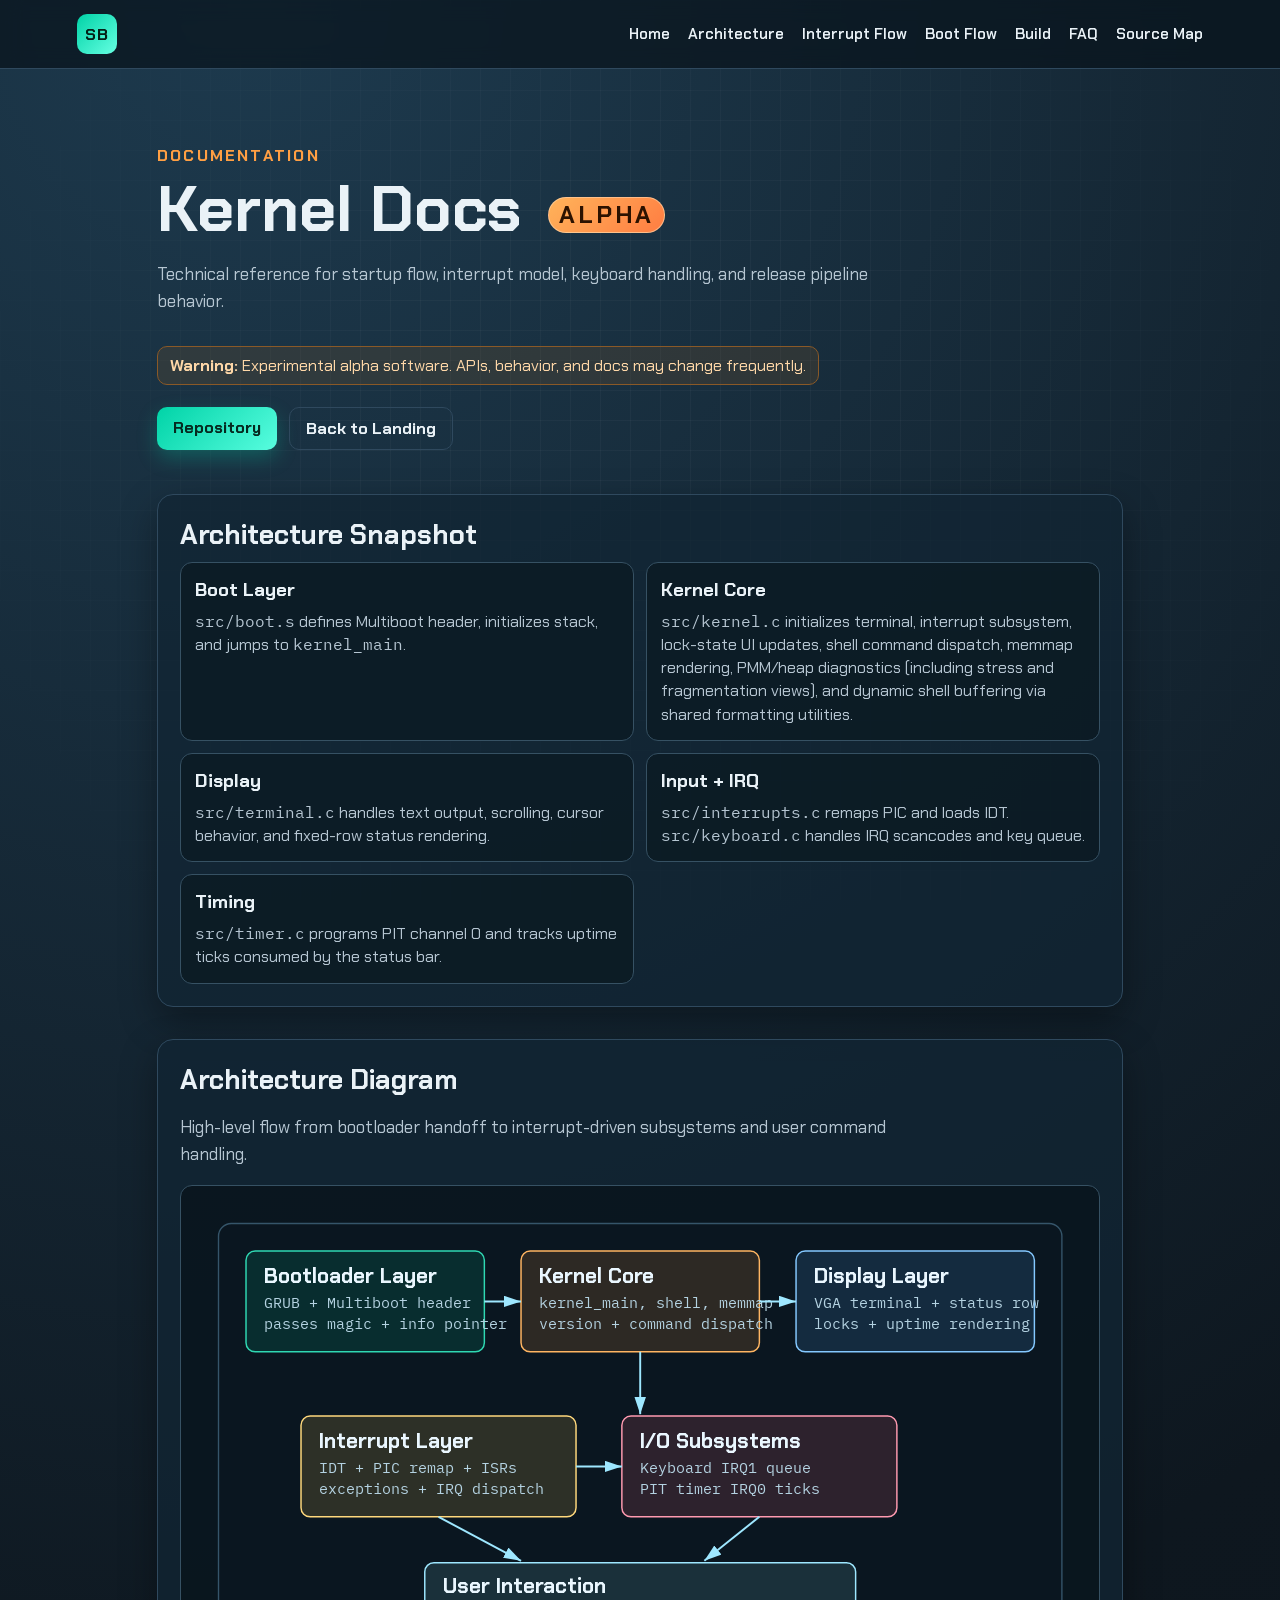
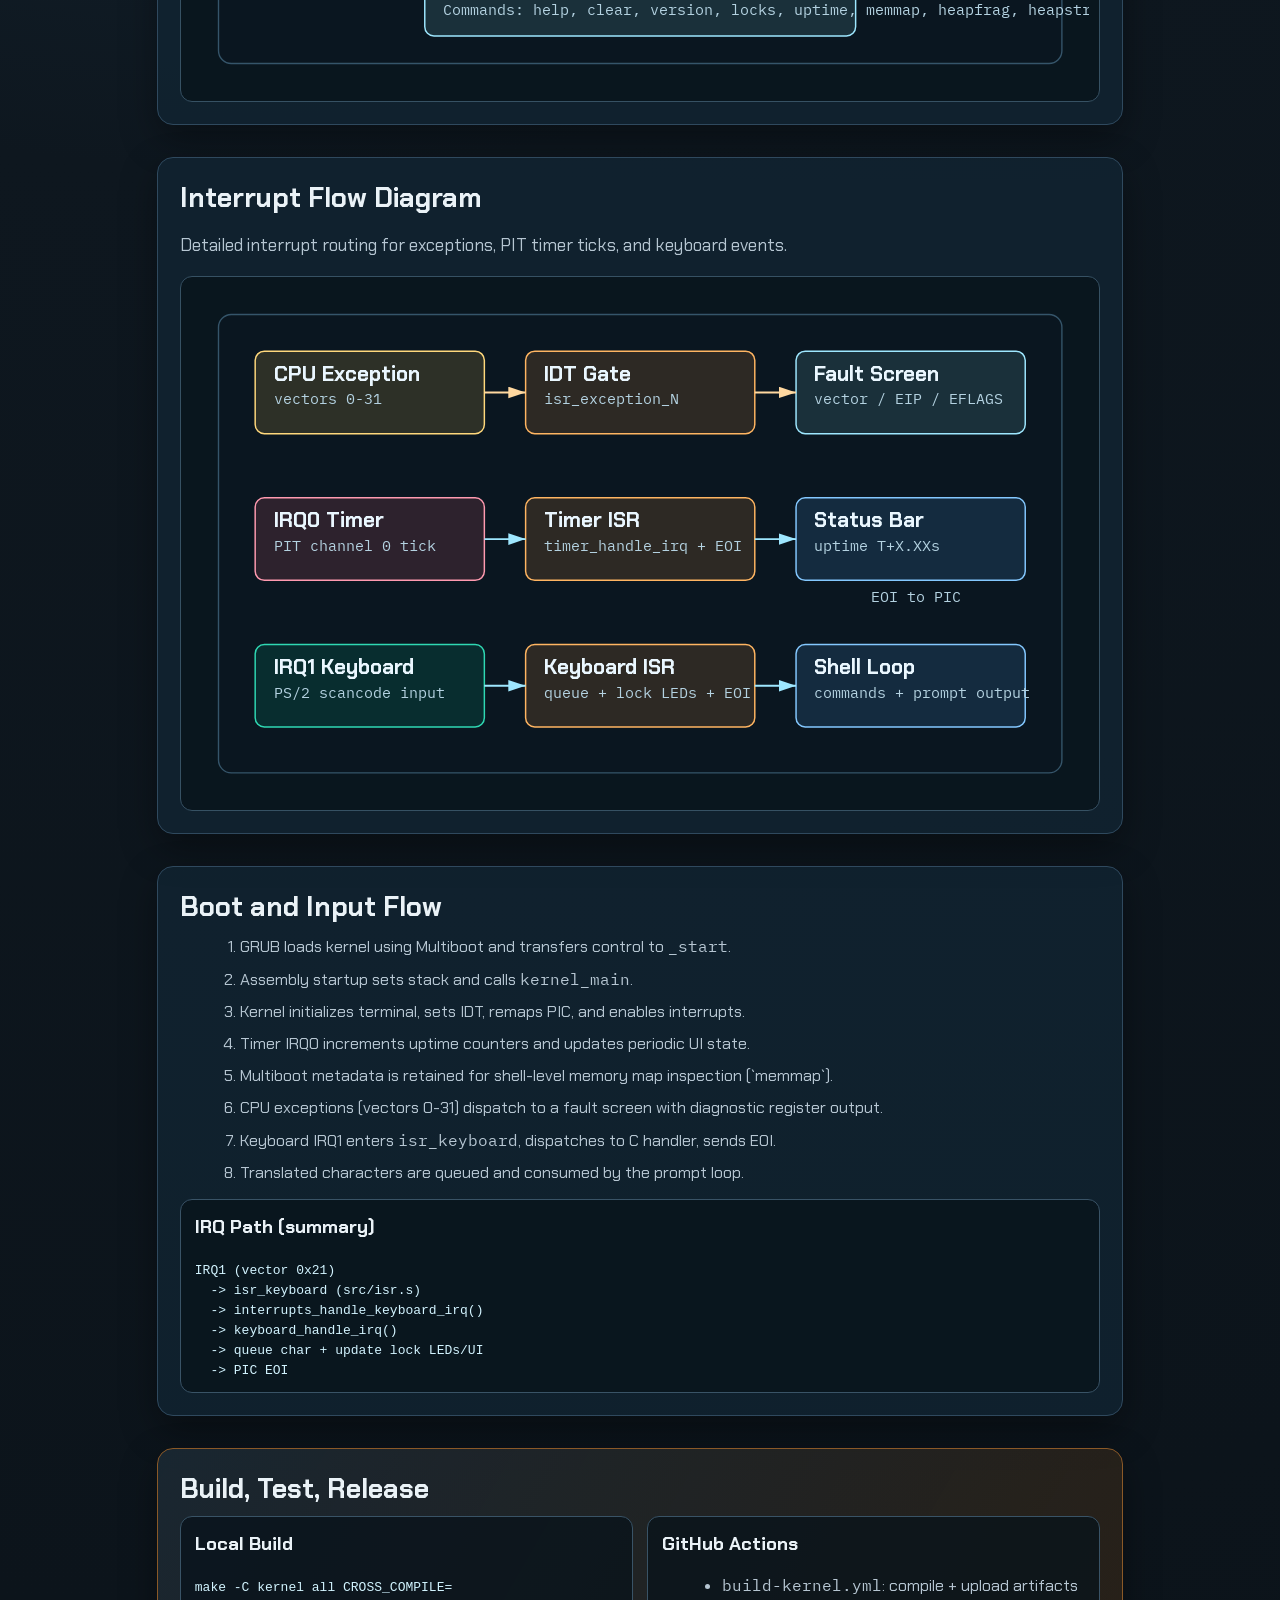
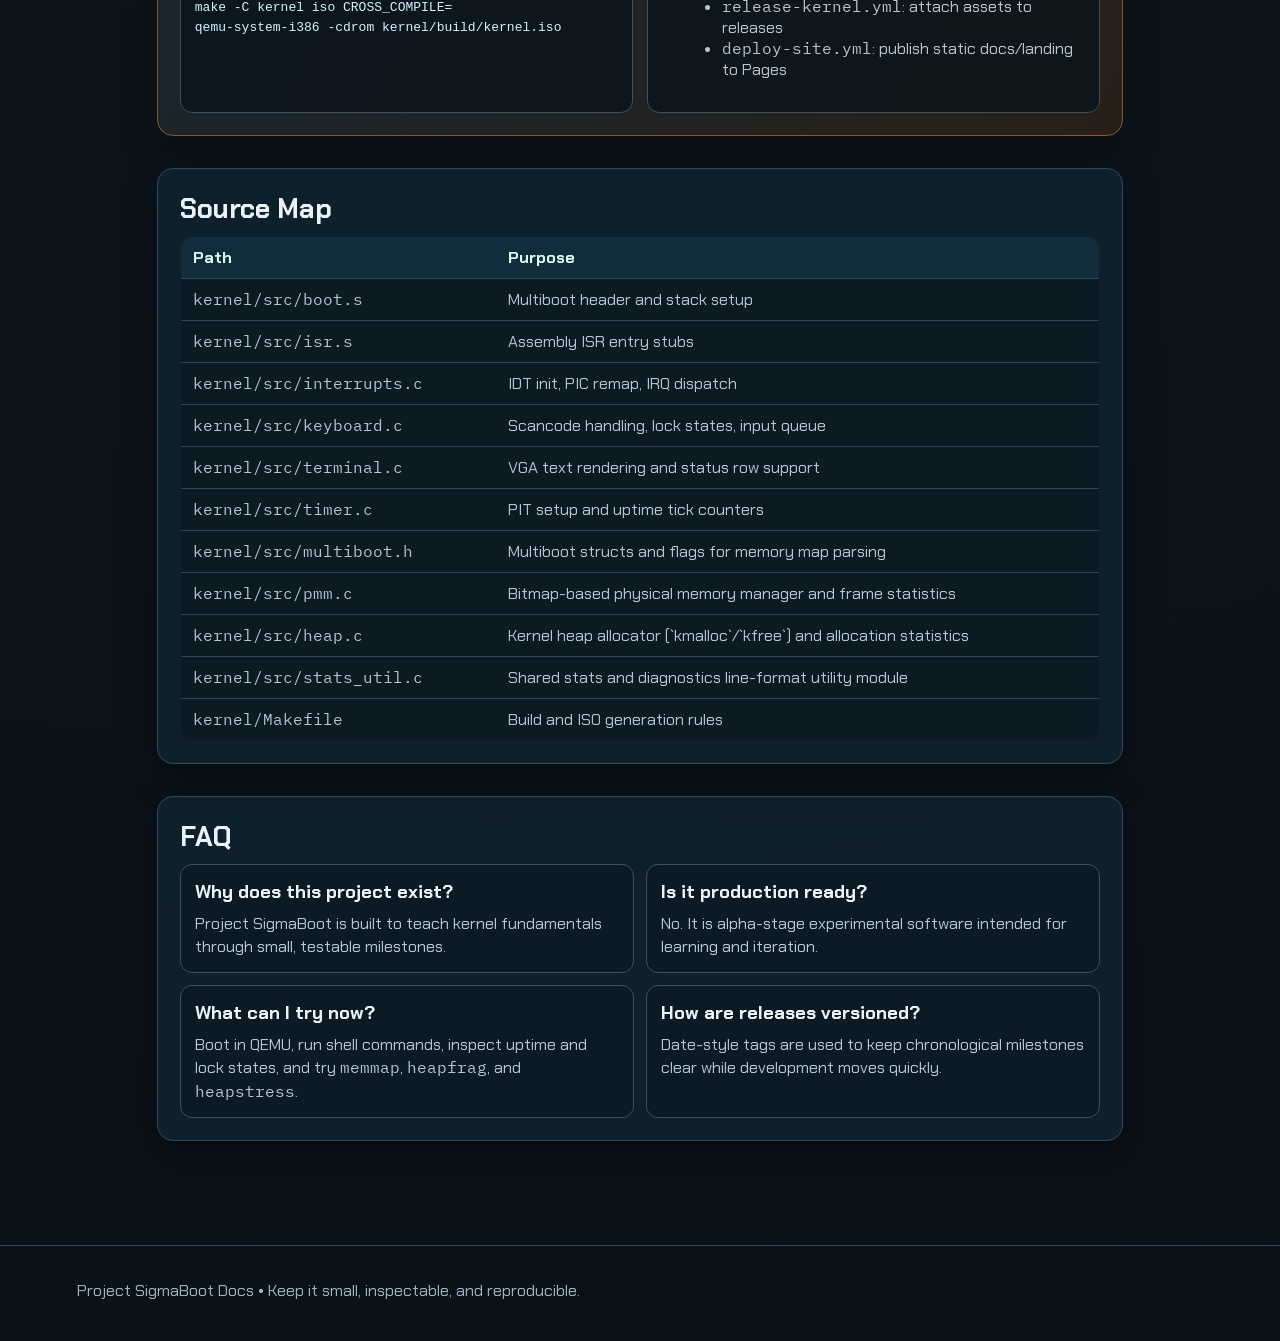
==== site/docs.html @ c00db6bd "feat: enhance heap diagnostics with fragmentation and stress testing commands" ====
<!doctype html>
<html lang="en">
<head>
  <meta charset="UTF-8">
  <meta name="viewport" content="width=device-width, initial-scale=1.0">
  <title>Project SigmaBoot Docs | Architecture and Build Guide</title>
  <meta name="description" content="Documentation for Project SigmaBoot: architecture, boot flow, keyboard IRQ path, shell, and release pipeline.">
  <link rel="preconnect" href="https://fonts.googleapis.com">
  <link rel="preconnect" href="https://fonts.gstatic.com" crossorigin>
  <link href="https://fonts.googleapis.com/css2?family=Chakra+Petch:wght@400;600;700&family=IBM+Plex+Mono:wght@400;500;700&display=swap" rel="stylesheet">
  <link rel="stylesheet" href="styles.css">
</head>
<body>
  <div class="bg-grid" aria-hidden="true"></div>
  <header class="topbar">
    <div class="logo">SB</div>
    <nav>
      <a href="index.html">Home</a>
      <a href="#architecture">Architecture</a>
      <a href="#interrupt-flow">Interrupt Flow</a>
      <a href="#flow">Boot Flow</a>
      <a href="#build">Build</a>
      <a href="#faq">FAQ</a>
      <a href="#files">Source Map</a>
    </nav>
  </header>

  <main>
    <section class="hero reveal">
      <p class="eyebrow">Documentation</p>
      <h1>Kernel Docs <span class="alpha-badge">ALPHA</span></h1>
      <p class="subtitle">
        Technical reference for startup flow, interrupt model, keyboard handling,
        and release pipeline behavior.
      </p>
      <p class="warning-note"><strong>Warning:</strong> Experimental alpha software. APIs, behavior, and docs may change frequently.</p>
      <div class="cta-row">
        <a class="btn btn-primary" href="https://github.com/Zaid-maker/kernel" target="_blank" rel="noopener noreferrer">Repository</a>
        <a class="btn btn-ghost" href="index.html">Back to Landing</a>
      </div>
    </section>

    <section id="architecture" class="panel reveal stagger">
      <h2>Architecture Snapshot</h2>
      <div class="doc-grid">
        <article class="doc-card">
          <h3>Boot Layer</h3>
          <p><span class="mono">src/boot.s</span> defines Multiboot header, initializes stack, and jumps to <span class="mono">kernel_main</span>.</p>
        </article>
        <article class="doc-card">
          <h3>Kernel Core</h3>
          <p><span class="mono">src/kernel.c</span> initializes terminal, interrupt subsystem, lock-state UI updates, shell command dispatch, memmap rendering, PMM/heap diagnostics (including stress and fragmentation views), and dynamic shell buffering via shared formatting utilities.</p>
        </article>
        <article class="doc-card">
          <h3>Display</h3>
          <p><span class="mono">src/terminal.c</span> handles text output, scrolling, cursor behavior, and fixed-row status rendering.</p>
        </article>
        <article class="doc-card">
          <h3>Input + IRQ</h3>
          <p><span class="mono">src/interrupts.c</span> remaps PIC and loads IDT. <span class="mono">src/keyboard.c</span> handles IRQ scancodes and key queue.</p>
        </article>
        <article class="doc-card">
          <h3>Timing</h3>
          <p><span class="mono">src/timer.c</span> programs PIT channel 0 and tracks uptime ticks consumed by the status bar.</p>
        </article>
      </div>
    </section>

    <section class="panel reveal stagger" id="architecture-diagram">
      <h2>Architecture Diagram</h2>
      <p class="subtitle">High-level flow from bootloader handoff to interrupt-driven subsystems and user command handling.</p>
      <div class="diagram-wrap" role="img" aria-label="Project SigmaBoot architecture diagram">
        <svg class="arch-diagram" viewBox="0 0 980 540" xmlns="http://www.w3.org/2000/svg">
          <defs>
            <marker id="arrow" markerWidth="10" markerHeight="10" refX="9" refY="3" orient="auto" markerUnits="strokeWidth">
              <path d="M0,0 L0,6 L9,3 z" fill="#9ee7ff" />
            </marker>
          </defs>

          <rect x="30" y="30" width="920" height="480" rx="14" class="d-shell" />

          <rect x="60" y="60" width="260" height="110" rx="10" class="d-box d-boot" />
          <text x="80" y="95" class="d-title">Bootloader Layer</text>
          <text x="80" y="122" class="d-text">GRUB + Multiboot header</text>
          <text x="80" y="145" class="d-text">passes magic + info pointer</text>

          <rect x="360" y="60" width="260" height="110" rx="10" class="d-box d-core" />
          <text x="380" y="95" class="d-title">Kernel Core</text>
          <text x="380" y="122" class="d-text">kernel_main, shell, memmap</text>
          <text x="380" y="145" class="d-text">version + command dispatch</text>

          <rect x="660" y="60" width="260" height="110" rx="10" class="d-box d-display" />
          <text x="680" y="95" class="d-title">Display Layer</text>
          <text x="680" y="122" class="d-text">VGA terminal + status row</text>
          <text x="680" y="145" class="d-text">locks + uptime rendering</text>

          <rect x="120" y="240" width="300" height="110" rx="10" class="d-box d-int" />
          <text x="140" y="275" class="d-title">Interrupt Layer</text>
          <text x="140" y="302" class="d-text">IDT + PIC remap + ISRs</text>
          <text x="140" y="325" class="d-text">exceptions + IRQ dispatch</text>

          <rect x="470" y="240" width="300" height="110" rx="10" class="d-box d-io" />
          <text x="490" y="275" class="d-title">I/O Subsystems</text>
          <text x="490" y="302" class="d-text">Keyboard IRQ1 queue</text>
          <text x="490" y="325" class="d-text">PIT timer IRQ0 ticks</text>

          <rect x="255" y="400" width="470" height="80" rx="10" class="d-box d-user" />
          <text x="275" y="433" class="d-title">User Interaction</text>
          <text x="275" y="457" class="d-text">Commands: help, clear, version, locks, uptime, memmap, heapfrag, heapstress</text>

          <line x1="320" y1="115" x2="360" y2="115" class="d-arrow" marker-end="url(#arrow)" />
          <line x1="620" y1="115" x2="660" y2="115" class="d-arrow" marker-end="url(#arrow)" />

          <line x1="490" y1="170" x2="490" y2="238" class="d-arrow" marker-end="url(#arrow)" />
          <line x1="420" y1="295" x2="470" y2="295" class="d-arrow" marker-end="url(#arrow)" />
          <line x1="270" y1="350" x2="360" y2="398" class="d-arrow" marker-end="url(#arrow)" />
          <line x1="620" y1="350" x2="560" y2="398" class="d-arrow" marker-end="url(#arrow)" />
        </svg>
      </div>
    </section>

    <section class="panel reveal stagger" id="interrupt-flow">
      <h2>Interrupt Flow Diagram</h2>
      <p class="subtitle">Detailed interrupt routing for exceptions, PIT timer ticks, and keyboard events.</p>
      <div class="diagram-wrap" role="img" aria-label="Interrupt flow diagram for Project SigmaBoot">
        <svg class="arch-diagram" viewBox="0 0 980 560" xmlns="http://www.w3.org/2000/svg">
          <defs>
            <marker id="arrow-flow" markerWidth="10" markerHeight="10" refX="9" refY="3" orient="auto" markerUnits="strokeWidth">
              <path d="M0,0 L0,6 L9,3 z" fill="#ffd8a0" />
            </marker>
            <marker id="arrow-flow-blue" markerWidth="10" markerHeight="10" refX="9" refY="3" orient="auto" markerUnits="strokeWidth">
              <path d="M0,0 L0,6 L9,3 z" fill="#9ee7ff" />
            </marker>
          </defs>

          <rect x="30" y="30" width="920" height="500" rx="14" class="d-shell" />

          <rect x="70" y="70" width="250" height="90" rx="10" class="d-box d-int" />
          <text x="90" y="102" class="d-title">CPU Exception</text>
          <text x="90" y="128" class="d-text">vectors 0-31</text>

          <rect x="365" y="70" width="250" height="90" rx="10" class="d-box d-core" />
          <text x="385" y="102" class="d-title">IDT Gate</text>
          <text x="385" y="128" class="d-text">isr_exception_N</text>

          <rect x="660" y="70" width="250" height="90" rx="10" class="d-box d-user" />
          <text x="680" y="102" class="d-title">Fault Screen</text>
          <text x="680" y="128" class="d-text">vector / EIP / EFLAGS</text>

          <rect x="70" y="230" width="250" height="90" rx="10" class="d-box d-io" />
          <text x="90" y="262" class="d-title">IRQ0 Timer</text>
          <text x="90" y="288" class="d-text">PIT channel 0 tick</text>

          <rect x="365" y="230" width="250" height="90" rx="10" class="d-box d-core" />
          <text x="385" y="262" class="d-title">Timer ISR</text>
          <text x="385" y="288" class="d-text">timer_handle_irq + EOI</text>

          <rect x="660" y="230" width="250" height="90" rx="10" class="d-box d-display" />
          <text x="680" y="262" class="d-title">Status Bar</text>
          <text x="680" y="288" class="d-text">uptime T+X.XXs</text>

          <rect x="70" y="390" width="250" height="90" rx="10" class="d-box d-boot" />
          <text x="90" y="422" class="d-title">IRQ1 Keyboard</text>
          <text x="90" y="448" class="d-text">PS/2 scancode input</text>

          <rect x="365" y="390" width="250" height="90" rx="10" class="d-box d-core" />
          <text x="385" y="422" class="d-title">Keyboard ISR</text>
          <text x="385" y="448" class="d-text">queue + lock LEDs + EOI</text>

          <rect x="660" y="390" width="250" height="90" rx="10" class="d-box d-display" />
          <text x="680" y="422" class="d-title">Shell Loop</text>
          <text x="680" y="448" class="d-text">commands + prompt output</text>

          <line x1="320" y1="115" x2="365" y2="115" class="d-arrow-warm" marker-end="url(#arrow-flow)" />
          <line x1="615" y1="115" x2="660" y2="115" class="d-arrow-warm" marker-end="url(#arrow-flow)" />

          <line x1="320" y1="275" x2="365" y2="275" class="d-arrow" marker-end="url(#arrow-flow-blue)" />
          <line x1="615" y1="275" x2="660" y2="275" class="d-arrow" marker-end="url(#arrow-flow-blue)" />

          <line x1="320" y1="435" x2="365" y2="435" class="d-arrow" marker-end="url(#arrow-flow-blue)" />
          <line x1="615" y1="435" x2="660" y2="435" class="d-arrow" marker-end="url(#arrow-flow-blue)" />

          <text x="742" y="344" class="d-text">EOI to PIC</text>
        </svg>
      </div>
    </section>

    <section id="flow" class="panel reveal stagger">
      <h2>Boot and Input Flow</h2>
      <ol class="doc-list">
        <li>GRUB loads kernel using Multiboot and transfers control to <span class="mono">_start</span>.</li>
        <li>Assembly startup sets stack and calls <span class="mono">kernel_main</span>.</li>
        <li>Kernel initializes terminal, sets IDT, remaps PIC, and enables interrupts.</li>
        <li>Timer IRQ0 increments uptime counters and updates periodic UI state.</li>
        <li>Multiboot metadata is retained for shell-level memory map inspection (`memmap`).</li>
        <li>CPU exceptions (vectors 0-31) dispatch to a fault screen with diagnostic register output.</li>
        <li>Keyboard IRQ1 enters <span class="mono">isr_keyboard</span>, dispatches to C handler, sends EOI.</li>
        <li>Translated characters are queued and consumed by the prompt loop.</li>
      </ol>
      <div class="code-box">
        <h3>IRQ Path (summary)</h3>
        <pre><code>IRQ1 (vector 0x21)
  -> isr_keyboard (src/isr.s)
  -> interrupts_handle_keyboard_irq()
  -> keyboard_handle_irq()
  -> queue char + update lock LEDs/UI
  -> PIC EOI</code></pre>
      </div>
    </section>

    <section id="build" class="panel accent reveal stagger">
      <h2>Build, Test, Release</h2>
      <div class="split">
        <div class="code-box">
          <h3>Local Build</h3>
          <pre><code>make -C kernel all CROSS_COMPILE=
make -C kernel iso CROSS_COMPILE=
qemu-system-i386 -cdrom kernel/build/kernel.iso</code></pre>
        </div>
        <div class="code-box">
          <h3>GitHub Actions</h3>
          <ul>
            <li><span class="mono">build-kernel.yml</span>: compile + upload artifacts</li>
            <li><span class="mono">release-kernel.yml</span>: attach assets to releases</li>
            <li><span class="mono">deploy-site.yml</span>: publish static docs/landing to Pages</li>
          </ul>
        </div>
      </div>
    </section>

    <section id="files" class="panel reveal stagger">
      <h2>Source Map</h2>
      <table class="doc-table">
        <thead>
          <tr>
            <th>Path</th>
            <th>Purpose</th>
          </tr>
        </thead>
        <tbody>
          <tr>
            <td class="mono">kernel/src/boot.s</td>
            <td>Multiboot header and stack setup</td>
          </tr>
          <tr>
            <td class="mono">kernel/src/isr.s</td>
            <td>Assembly ISR entry stubs</td>
          </tr>
          <tr>
            <td class="mono">kernel/src/interrupts.c</td>
            <td>IDT init, PIC remap, IRQ dispatch</td>
          </tr>
          <tr>
            <td class="mono">kernel/src/keyboard.c</td>
            <td>Scancode handling, lock states, input queue</td>
          </tr>
          <tr>
            <td class="mono">kernel/src/terminal.c</td>
            <td>VGA text rendering and status row support</td>
          </tr>
          <tr>
            <td class="mono">kernel/src/timer.c</td>
            <td>PIT setup and uptime tick counters</td>
          </tr>
          <tr>
            <td class="mono">kernel/src/multiboot.h</td>
            <td>Multiboot structs and flags for memory map parsing</td>
          </tr>
          <tr>
            <td class="mono">kernel/src/pmm.c</td>
            <td>Bitmap-based physical memory manager and frame statistics</td>
          </tr>
          <tr>
            <td class="mono">kernel/src/heap.c</td>
            <td>Kernel heap allocator (`kmalloc`/`kfree`) and allocation statistics</td>
          </tr>
          <tr>
            <td class="mono">kernel/src/stats_util.c</td>
            <td>Shared stats and diagnostics line-format utility module</td>
          </tr>
          <tr>
            <td class="mono">kernel/Makefile</td>
            <td>Build and ISO generation rules</td>
          </tr>
        </tbody>
      </table>
    </section>

    <section id="faq" class="panel reveal stagger">
      <h2>FAQ</h2>
      <div class="doc-grid">
        <article class="doc-card">
          <h3>Why does this project exist?</h3>
          <p>Project SigmaBoot is built to teach kernel fundamentals through small, testable milestones.</p>
        </article>
        <article class="doc-card">
          <h3>Is it production ready?</h3>
          <p>No. It is alpha-stage experimental software intended for learning and iteration.</p>
        </article>
        <article class="doc-card">
          <h3>What can I try now?</h3>
          <p>Boot in QEMU, run shell commands, inspect uptime and lock states, and try <span class="mono">memmap</span>, <span class="mono">heapfrag</span>, and <span class="mono">heapstress</span>.</p>
        </article>
        <article class="doc-card">
          <h3>How are releases versioned?</h3>
          <p>Date-style tags are used to keep chronological milestones clear while development moves quickly.</p>
        </article>
      </div>
    </section>
  </main>

  <footer>
    <p>Project SigmaBoot Docs • Keep it small, inspectable, and reproducible.</p>
  </footer>

  <script src="script.js"></script>
</body>
</html>
---- site/styles.css ----
:root {
  --bg: #0e171f;
  --bg-soft: #132633;
  --ink: #eaf2f7;
  --ink-dim: #b6c6d2;
  --line: #2f495e;
  --brand: #00d3a7;
  --brand-strong: #00a786;
  --accent: #ff9f43;
  --status: #155799;
  --card: rgba(18, 38, 52, 0.76);
  --shadow: 0 14px 36px rgba(0, 0, 0, 0.35);
}

* {
  box-sizing: border-box;
}

html,
body {
  margin: 0;
  padding: 0;
  color: var(--ink);
  background: radial-gradient(circle at 20% 0%, #1d3a4e 0%, var(--bg) 38%, #0a1117 100%);
  font-family: "Chakra Petch", sans-serif;
}

body {
  min-height: 100vh;
  position: relative;
  overflow-x: hidden;
}

.bg-grid {
  position: fixed;
  inset: 0;
  background-image:
    linear-gradient(rgba(255, 255, 255, 0.03) 1px, transparent 1px),
    linear-gradient(90deg, rgba(255, 255, 255, 0.03) 1px, transparent 1px);
  background-size: 30px 30px;
  mask-image: radial-gradient(circle at center, black 34%, transparent 95%);
  pointer-events: none;
  z-index: 0;
}

.topbar {
  position: sticky;
  top: 0;
  z-index: 10;
  display: flex;
  justify-content: space-between;
  align-items: center;
  padding: 14px 6vw;
  backdrop-filter: blur(10px);
  background: rgba(9, 20, 28, 0.72);
  border-bottom: 1px solid var(--line);
}

.logo {
  width: 40px;
  height: 40px;
  border-radius: 10px;
  display: grid;
  place-items: center;
  font-weight: 700;
  letter-spacing: 0.08em;
  background: linear-gradient(135deg, var(--brand), #66ffe2);
  color: #042118;
}

.topbar nav {
  display: flex;
  gap: 18px;
}

.topbar a {
  color: var(--ink);
  text-decoration: none;
  font-weight: 600;
  font-size: 0.95rem;
}

.topbar a:hover {
  color: var(--brand);
}

main {
  position: relative;
  z-index: 1;
  max-width: 1120px;
  margin: 0 auto;
  padding: 28px 6vw 70px;
}

.hero {
  padding: 48px 0 12px;
}

.hero-layout {
  display: grid;
  grid-template-columns: minmax(0, 1.45fr) minmax(300px, 0.9fr);
  gap: 18px;
  align-items: start;
}

.release-live {
  border: 1px solid var(--line);
  border-radius: 14px;
  padding: 14px;
  background: rgba(12, 25, 34, 0.78);
  box-shadow: var(--shadow);
}

.release-live-head {
  display: flex;
  align-items: baseline;
  justify-content: space-between;
  gap: 8px;
}

.release-live-head h2 {
  margin: 0;
  font-size: 1.15rem;
}

.release-live-head a {
  color: var(--brand);
  text-decoration: none;
  font-weight: 700;
  font-size: 0.9rem;
}

.release-live-sub {
  margin: 8px 0 12px;
  color: var(--ink-dim);
  font-size: 0.92rem;
}

.release-list {
  list-style: none;
  margin: 0;
  padding: 0;
  display: grid;
  gap: 8px;
}

.release-item {
  border: 1px solid #365163;
  border-radius: 10px;
  padding: 10px;
  background: rgba(13, 28, 38, 0.86);
}

.release-item-top {
  display: flex;
  justify-content: space-between;
  align-items: center;
  gap: 8px;
}

.release-tag {
  color: var(--ink);
  text-decoration: none;
  font-weight: 700;
}

.release-tag:hover {
  color: var(--brand);
}

.release-badge {
  font-size: 0.72rem;
  text-transform: uppercase;
  letter-spacing: 0.08em;
  border-radius: 999px;
  padding: 2px 8px;
  border: 1px solid #4588b1;
  color: #b9e7ff;
}

.release-badge.pre {
  border-color: #8a5927;
  color: #ffd8a8;
}

.release-meta {
  margin-top: 6px;
  color: var(--ink-dim);
  font-size: 0.86rem;
  display: flex;
  justify-content: space-between;
  gap: 8px;
}

.release-actions {
  margin-top: 8px;
  display: flex;
  justify-content: flex-end;
}

.release-asset-link {
  color: var(--brand);
  text-decoration: none;
  font-weight: 700;
  font-size: 0.86rem;
  border: 1px solid #2f6077;
  border-radius: 8px;
  padding: 4px 8px;
  background: rgba(10, 31, 42, 0.58);
}

.release-asset-link:hover {
  color: #79ffe6;
  border-color: #4ea0bf;
}

.release-state {
  border: 1px dashed #3e5e71;
  border-radius: 10px;
  padding: 12px;
  color: var(--ink-dim);
  background: rgba(13, 28, 38, 0.65);
  font-size: 0.92rem;
}

.eyebrow {
  color: var(--accent);
  text-transform: uppercase;
  letter-spacing: 0.14em;
  font-weight: 700;
  margin: 0;
}

h1 {
  margin: 10px 0 14px;
  font-size: clamp(2.1rem, 5.5vw, 4rem);
  line-height: 1.06;
}

.alpha-badge {
  display: inline-block;
  vertical-align: middle;
  margin-left: 10px;
  padding: 4px 10px;
  border-radius: 999px;
  font-size: 0.38em;
  letter-spacing: 0.12em;
  line-height: 1.1;
  background: linear-gradient(135deg, #ffb35a, #ff7d42);
  color: #2c1200;
  border: 1px solid rgba(255, 214, 170, 0.65);
}

.subtitle {
  max-width: 740px;
  color: var(--ink-dim);
  font-size: 1.08rem;
  line-height: 1.55;
}

.warning-note {
  margin: 14px 0 0;
  display: inline-block;
  border: 1px solid #8a5927;
  background: rgba(138, 89, 39, 0.2);
  color: #ffd8a8;
  padding: 8px 12px;
  border-radius: 10px;
}

.cta-row {
  margin-top: 22px;
  display: flex;
  gap: 12px;
  flex-wrap: wrap;
}

.btn {
  display: inline-block;
  padding: 10px 16px;
  border-radius: 10px;
  text-decoration: none;
  font-weight: 700;
  transition: transform 150ms ease, box-shadow 150ms ease;
}

.btn:hover {
  transform: translateY(-1px);
}

.btn-primary {
  background: linear-gradient(135deg, var(--brand), #58fddf);
  color: #052a20;
  box-shadow: 0 8px 20px rgba(0, 211, 167, 0.27);
}

.btn-ghost {
  border: 1px solid var(--line);
  color: var(--ink);
}

.terminal-glimpse {
  margin-top: 28px;
  border: 1px solid #214358;
  border-radius: 14px;
  overflow: hidden;
  box-shadow: var(--shadow);
  background: #0b1218;
}

.terminal-top {
  display: flex;
  align-items: center;
  gap: 8px;
  border-bottom: 1px solid #1f3544;
  padding: 9px 14px;
  font-size: 0.82rem;
  color: #98b4c4;
}

.terminal-top span {
  width: 10px;
  height: 10px;
  border-radius: 50%;
  background: #335769;
}

.terminal-top span:nth-child(1) {
  background: #ff7f7f;
}

.terminal-top span:nth-child(2) {
  background: #ffd166;
}

.terminal-top span:nth-child(3) {
  background: #56f59c;
}

.terminal-glimpse pre {
  margin: 0;
  padding: 16px;
  font-family: "IBM Plex Mono", monospace;
  color: #96ffc2;
  white-space: pre-wrap;
}

.panel {
  margin-top: 32px;
  border: 1px solid var(--line);
  border-radius: 16px;
  padding: 22px;
  background: var(--card);
  box-shadow: var(--shadow);
}

.panel h2 {
  margin: 0 0 10px;
  font-size: 1.7rem;
}

.card-grid {
  margin-top: 14px;
  display: grid;
  grid-template-columns: repeat(2, minmax(0, 1fr));
  gap: 14px;
}

.card {
  border: 1px solid #365163;
  border-radius: 12px;
  padding: 14px;
  background: rgba(14, 28, 37, 0.74);
}

.card h3 {
  margin: 0 0 8px;
}

.card p {
  margin: 0;
  color: var(--ink-dim);
  line-height: 1.45;
}

.mono {
  font-family: "IBM Plex Mono", monospace;
}

.split {
  display: grid;
  grid-template-columns: 1fr 1fr;
  gap: 14px;
}

.code-box {
  border: 1px solid #395366;
  border-radius: 12px;
  padding: 14px;
  background: rgba(10, 20, 28, 0.78);
}

.code-box h3 {
  margin-top: 0;
}

.code-box pre {
  margin: 0;
  overflow-x: auto;
  font-family: "IBM Plex Mono", monospace;
  color: #d2f4ff;
}

.accent {
  border-color: #8a5927;
  background: linear-gradient(120deg, rgba(28, 42, 53, 0.84) 0%, rgba(51, 37, 22, 0.72) 100%);
}

.panel ul {
  margin: 10px 0 18px 20px;
  color: var(--ink-dim);
}

.timeline {
  display: grid;
  gap: 12px;
}

.point {
  display: flex;
  align-items: flex-start;
  gap: 10px;
}

.point span {
  margin-top: 7px;
  width: 9px;
  height: 9px;
  border-radius: 50%;
  background: var(--brand);
  box-shadow: 0 0 0 4px rgba(0, 211, 167, 0.18);
}

.point p {
  margin: 0;
  color: var(--ink-dim);
}

.doc-grid {
  margin-top: 10px;
  display: grid;
  grid-template-columns: repeat(2, minmax(0, 1fr));
  gap: 12px;
}

.doc-card {
  border: 1px solid #365163;
  border-radius: 12px;
  padding: 14px;
  background: rgba(12, 26, 35, 0.78);
}

.doc-card h3 {
  margin: 0 0 8px;
}

.doc-card p {
  margin: 0;
  color: var(--ink-dim);
  line-height: 1.45;
}

.doc-list {
  margin: 0 0 14px 20px;
  color: var(--ink-dim);
  line-height: 1.5;
}

.doc-list li {
  margin-bottom: 8px;
}

.doc-table {
  width: 100%;
  border-collapse: collapse;
  overflow: hidden;
  border-radius: 10px;
  border: 1px solid #365163;
}

.doc-table th,
.doc-table td {
  text-align: left;
  padding: 10px 12px;
  border-bottom: 1px solid #2f4658;
}

.doc-table thead th {
  color: #d9f8ee;
  background: rgba(19, 49, 65, 0.76);
}

.doc-table tbody td {
  color: var(--ink-dim);
  background: rgba(10, 21, 28, 0.5);
}

.doc-table tbody tr:last-child td {
  border-bottom: none;
}

.diagram-wrap {
  margin-top: 12px;
  border: 1px solid #365163;
  border-radius: 12px;
  background: rgba(10, 20, 28, 0.78);
  padding: 10px;
}

.arch-diagram {
  width: 100%;
  height: auto;
  display: block;
}

.d-shell {
  fill: rgba(11, 24, 33, 0.9);
  stroke: #35556a;
  stroke-width: 1.5;
}

.d-box {
  stroke-width: 1.6;
}

.d-boot {
  fill: rgba(0, 168, 132, 0.16);
  stroke: #2fd8b3;
}

.d-core {
  fill: rgba(255, 159, 67, 0.14);
  stroke: #ffb562;
}

.d-display {
  fill: rgba(79, 172, 254, 0.14);
  stroke: #84c8ff;
}

.d-int {
  fill: rgba(254, 202, 87, 0.14);
  stroke: #ffd87c;
}

.d-io {
  fill: rgba(255, 107, 129, 0.14);
  stroke: #ff9ab0;
}

.d-user {
  fill: rgba(139, 233, 253, 0.12);
  stroke: #9ee7ff;
}

.d-title {
  font-family: "Chakra Petch", sans-serif;
  font-size: 23px;
  font-weight: 700;
  fill: #eaf7ff;
}

.d-text {
  font-family: "IBM Plex Mono", monospace;
  font-size: 16px;
  fill: #b4d2e1;
}

.d-arrow {
  stroke: #9ee7ff;
  stroke-width: 2.1;
}

.d-arrow-warm {
  stroke: #ffd8a0;
  stroke-width: 2.1;
}

footer {
  position: relative;
  z-index: 1;
  border-top: 1px solid var(--line);
  margin-top: 34px;
  padding: 18px 6vw 24px;
  color: #9db5c2;
}

.reveal {
  opacity: 0;
  transform: translateY(12px);
  animation: rise-in 580ms ease forwards;
}

.stagger > * {
  opacity: 0;
  transform: translateY(10px);
  animation: rise-in 560ms ease forwards;
}

.stagger > :nth-child(1) { animation-delay: 60ms; }
.stagger > :nth-child(2) { animation-delay: 140ms; }
.stagger > :nth-child(3) { animation-delay: 220ms; }
.stagger > :nth-child(4) { animation-delay: 300ms; }
.stagger > :nth-child(5) { animation-delay: 380ms; }

@keyframes rise-in {
  to {
    opacity: 1;
    transform: translateY(0);
  }
}

@media (max-width: 860px) {
  .hero-layout,
  .card-grid,
  .split,
  .doc-grid {
    grid-template-columns: 1fr;
  }

  .d-title {
    font-size: 20px;
  }

  .d-text {
    font-size: 14px;
  }

  .d-arrow,
  .d-arrow-warm {
    stroke-width: 1.8;
  }

  .topbar {
    flex-wrap: wrap;
    gap: 10px;
  }

  .topbar nav {
    flex-wrap: wrap;
    gap: 12px;
  }
}

@media (max-width: 520px) {
  .hero {
    padding-top: 30px;
  }

  h1 {
    font-size: 2rem;
  }

  .panel {
    padding: 16px;
  }

  .d-title {
    font-size: 17px;
  }

  .d-text {
    font-size: 12px;
  }

  .diagram-wrap {
    padding: 6px;
  }
}
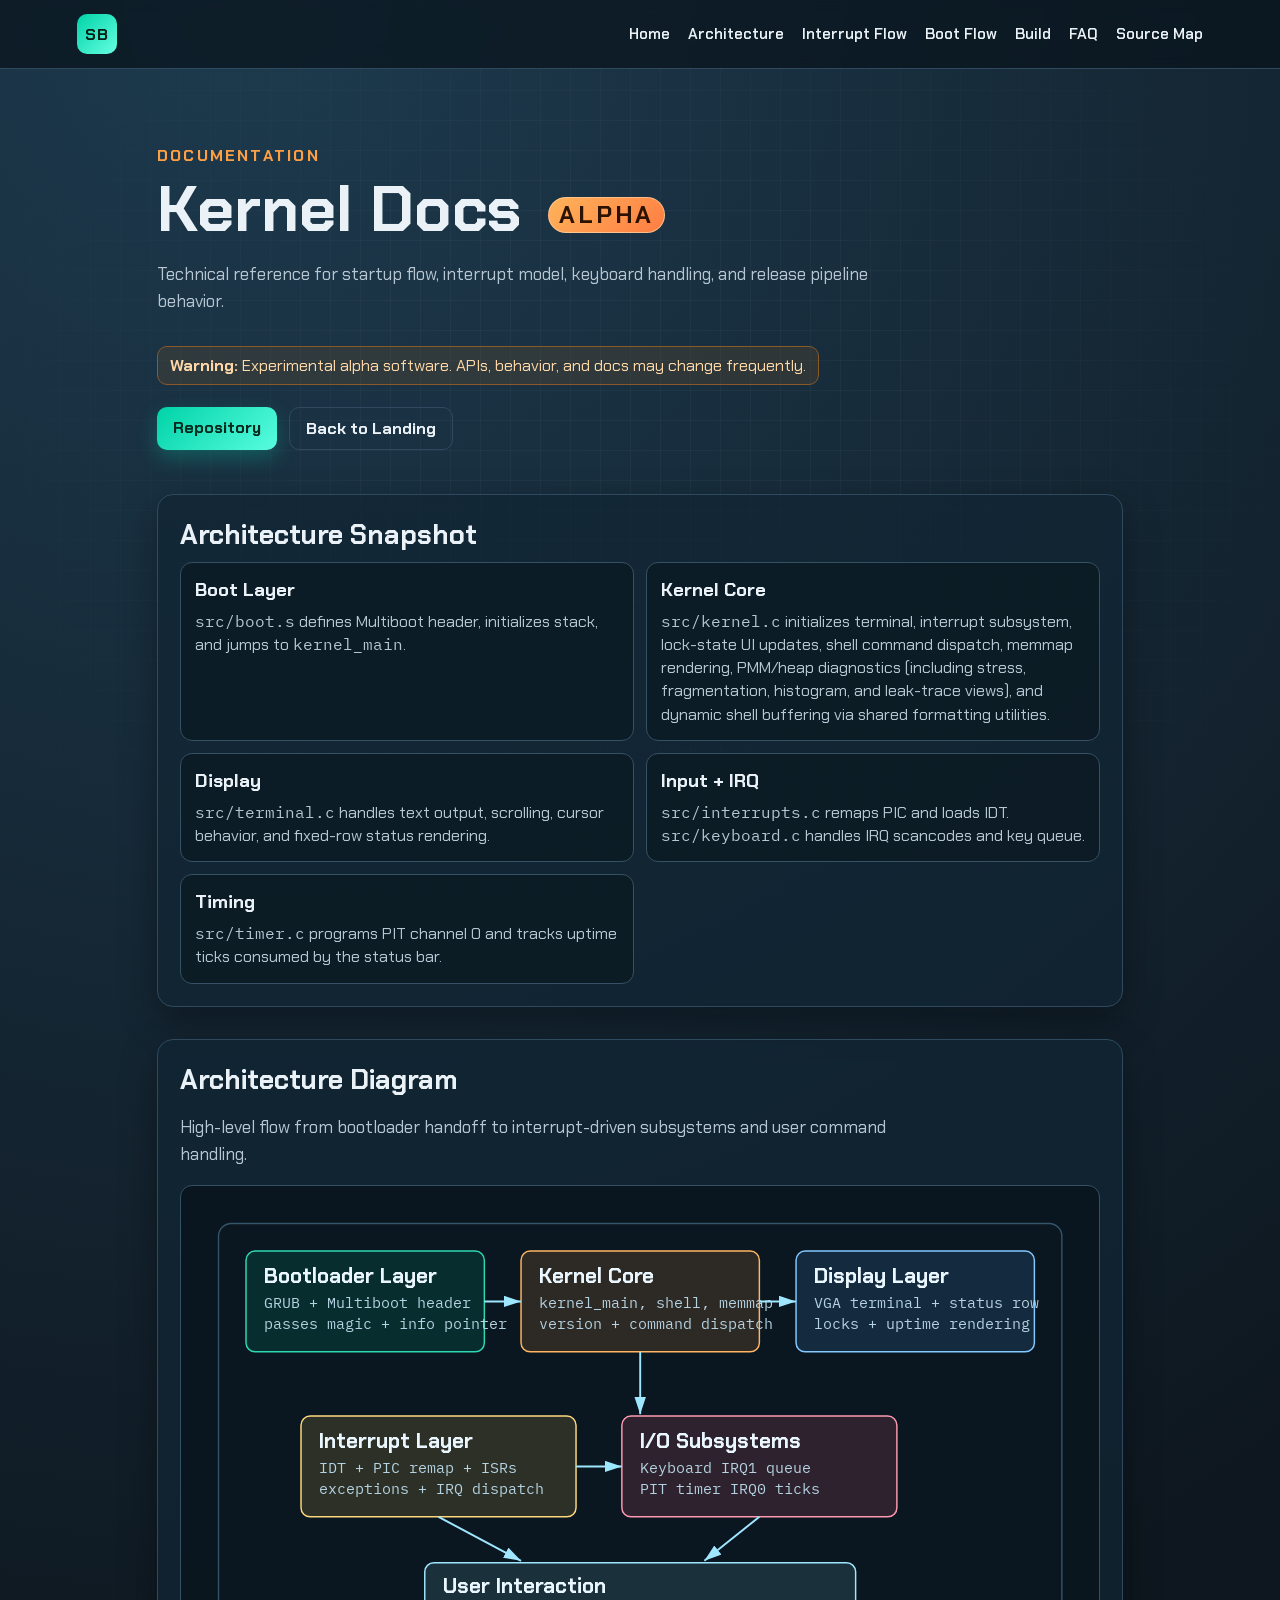
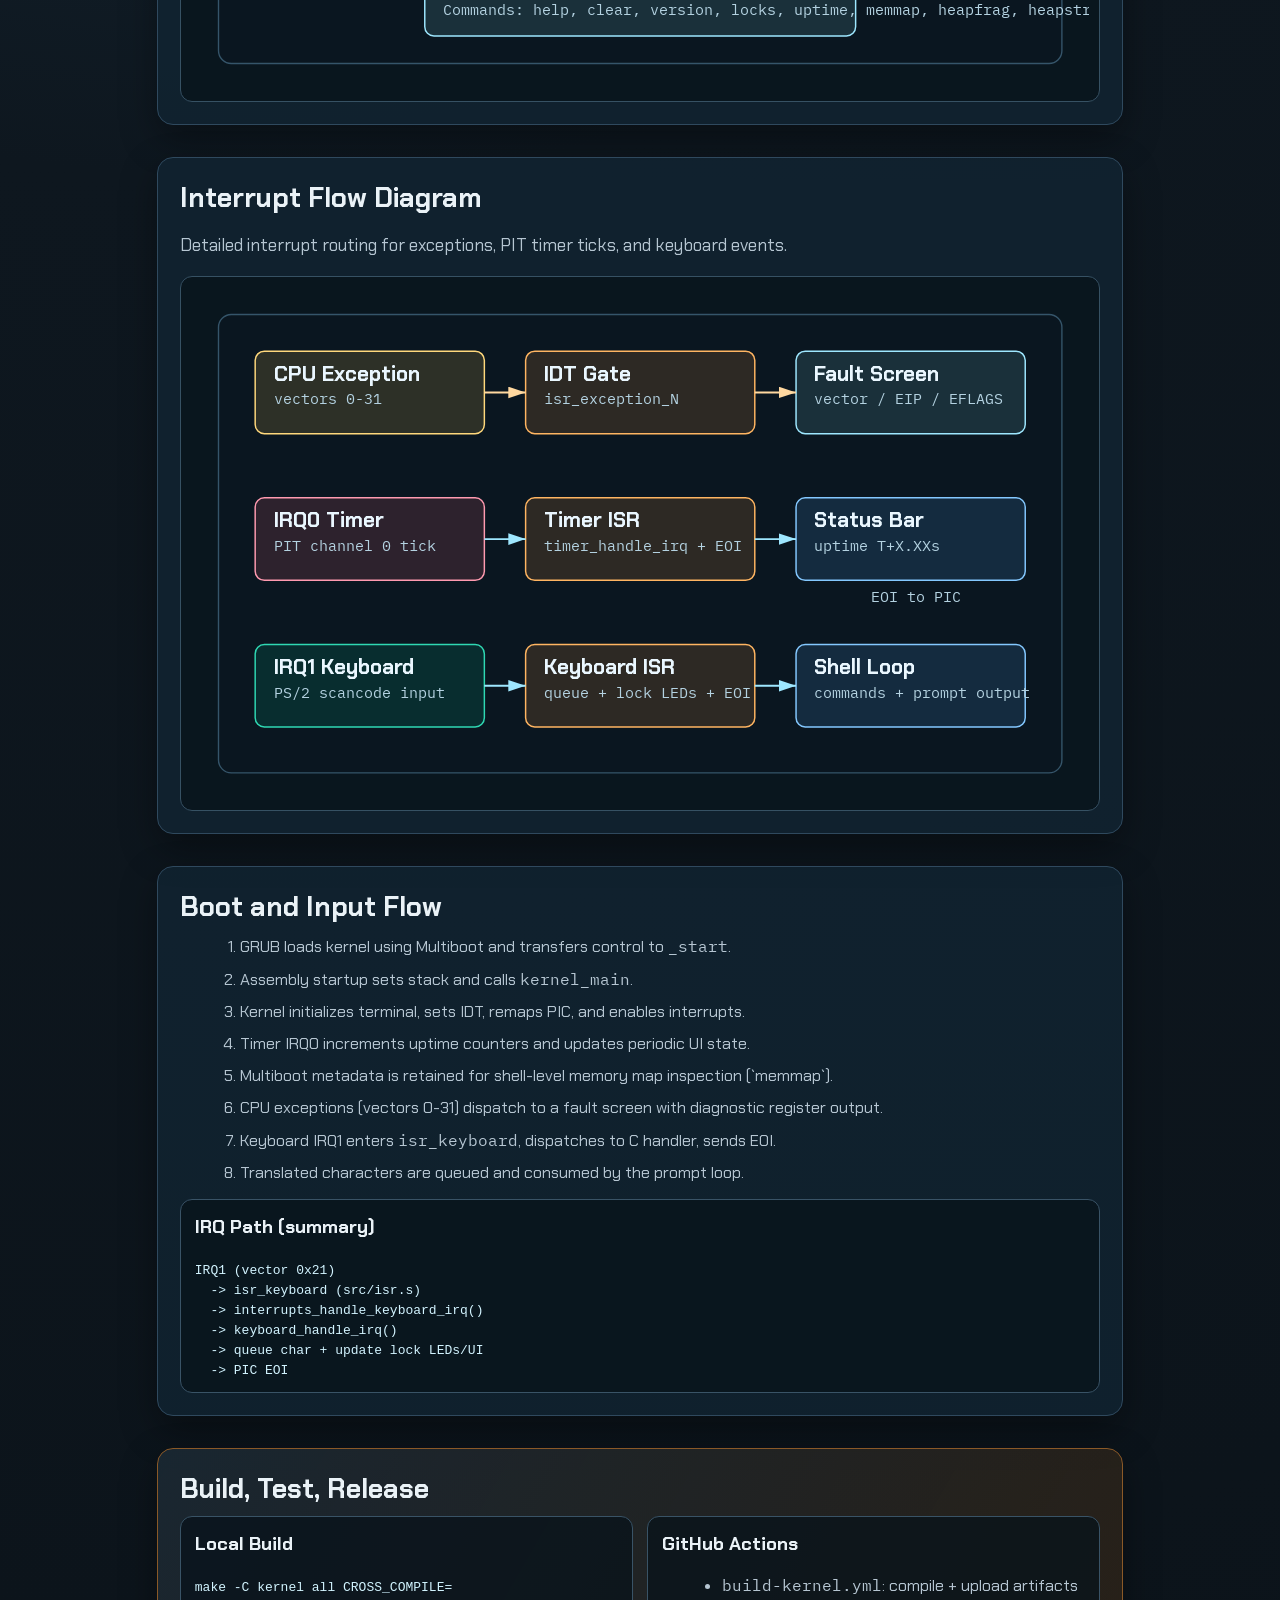
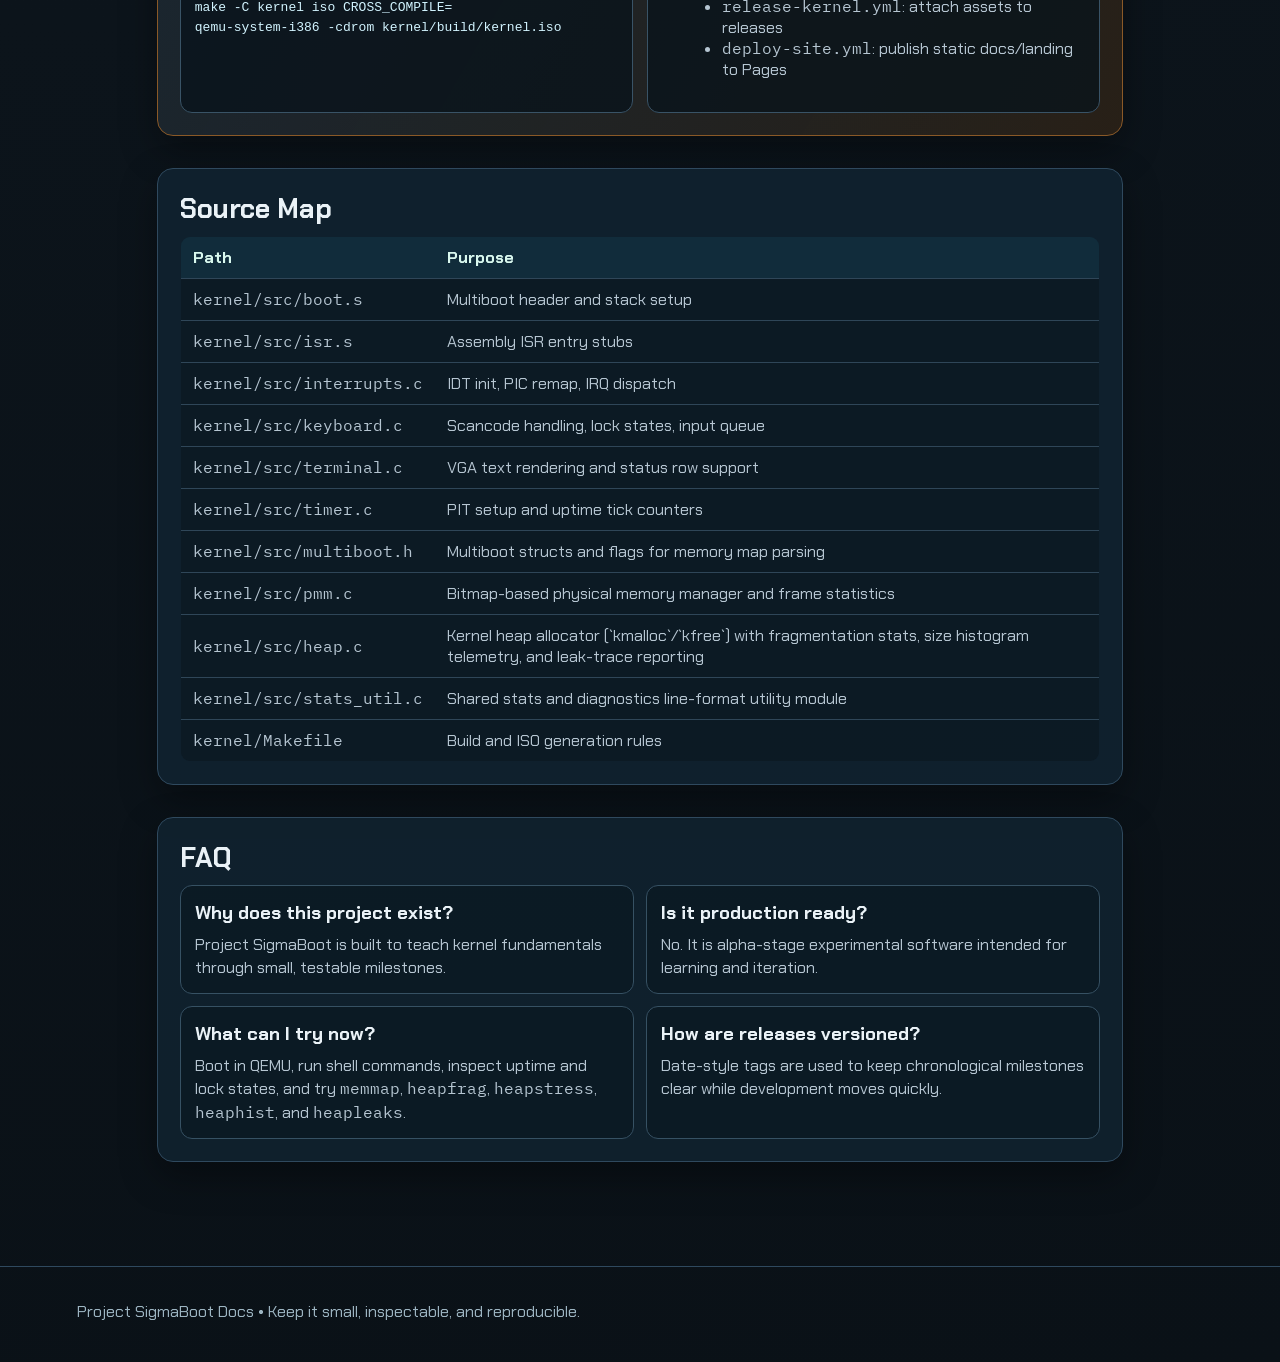
==== commit c23e1966: "feat: add heap diagnostics with histogram and leak-trace commands" ====
--- a/site/docs.html
+++ b/site/docs.html
@@ -49,7 +49,7 @@
         </article>
         <article class="doc-card">
           <h3>Kernel Core</h3>
-          <p><span class="mono">src/kernel.c</span> initializes terminal, interrupt subsystem, lock-state UI updates, shell command dispatch, memmap rendering, PMM/heap diagnostics (including stress and fragmentation views), and dynamic shell buffering via shared formatting utilities.</p>
+          <p><span class="mono">src/kernel.c</span> initializes terminal, interrupt subsystem, lock-state UI updates, shell command dispatch, memmap rendering, PMM/heap diagnostics (including stress, fragmentation, histogram, and leak-trace views), and dynamic shell buffering via shared formatting utilities.</p>
         </article>
         <article class="doc-card">
           <h3>Display</h3>
@@ -106,7 +106,7 @@
 
           <rect x="255" y="400" width="470" height="80" rx="10" class="d-box d-user" />
           <text x="275" y="433" class="d-title">User Interaction</text>
-          <text x="275" y="457" class="d-text">Commands: help, clear, version, locks, uptime, memmap, heapfrag, heapstress</text>
+          <text x="275" y="457" class="d-text">Commands: help, clear, version, locks, uptime, memmap, heapfrag, heapstress, heaphist, heapleaks</text>
 
           <line x1="320" y1="115" x2="360" y2="115" class="d-arrow" marker-end="url(#arrow)" />
           <line x1="620" y1="115" x2="660" y2="115" class="d-arrow" marker-end="url(#arrow)" />
@@ -272,7 +272,7 @@
           </tr>
           <tr>
             <td class="mono">kernel/src/heap.c</td>
-            <td>Kernel heap allocator (`kmalloc`/`kfree`) and allocation statistics</td>
+            <td>Kernel heap allocator (`kmalloc`/`kfree`) with fragmentation stats, size histogram telemetry, and leak-trace reporting</td>
           </tr>
           <tr>
             <td class="mono">kernel/src/stats_util.c</td>
@@ -299,7 +299,7 @@
         </article>
         <article class="doc-card">
           <h3>What can I try now?</h3>
-          <p>Boot in QEMU, run shell commands, inspect uptime and lock states, and try <span class="mono">memmap</span>, <span class="mono">heapfrag</span>, and <span class="mono">heapstress</span>.</p>
+          <p>Boot in QEMU, run shell commands, inspect uptime and lock states, and try <span class="mono">memmap</span>, <span class="mono">heapfrag</span>, <span class="mono">heapstress</span>, <span class="mono">heaphist</span>, and <span class="mono">heapleaks</span>.</p>
         </article>
         <article class="doc-card">
           <h3>How are releases versioned?</h3>
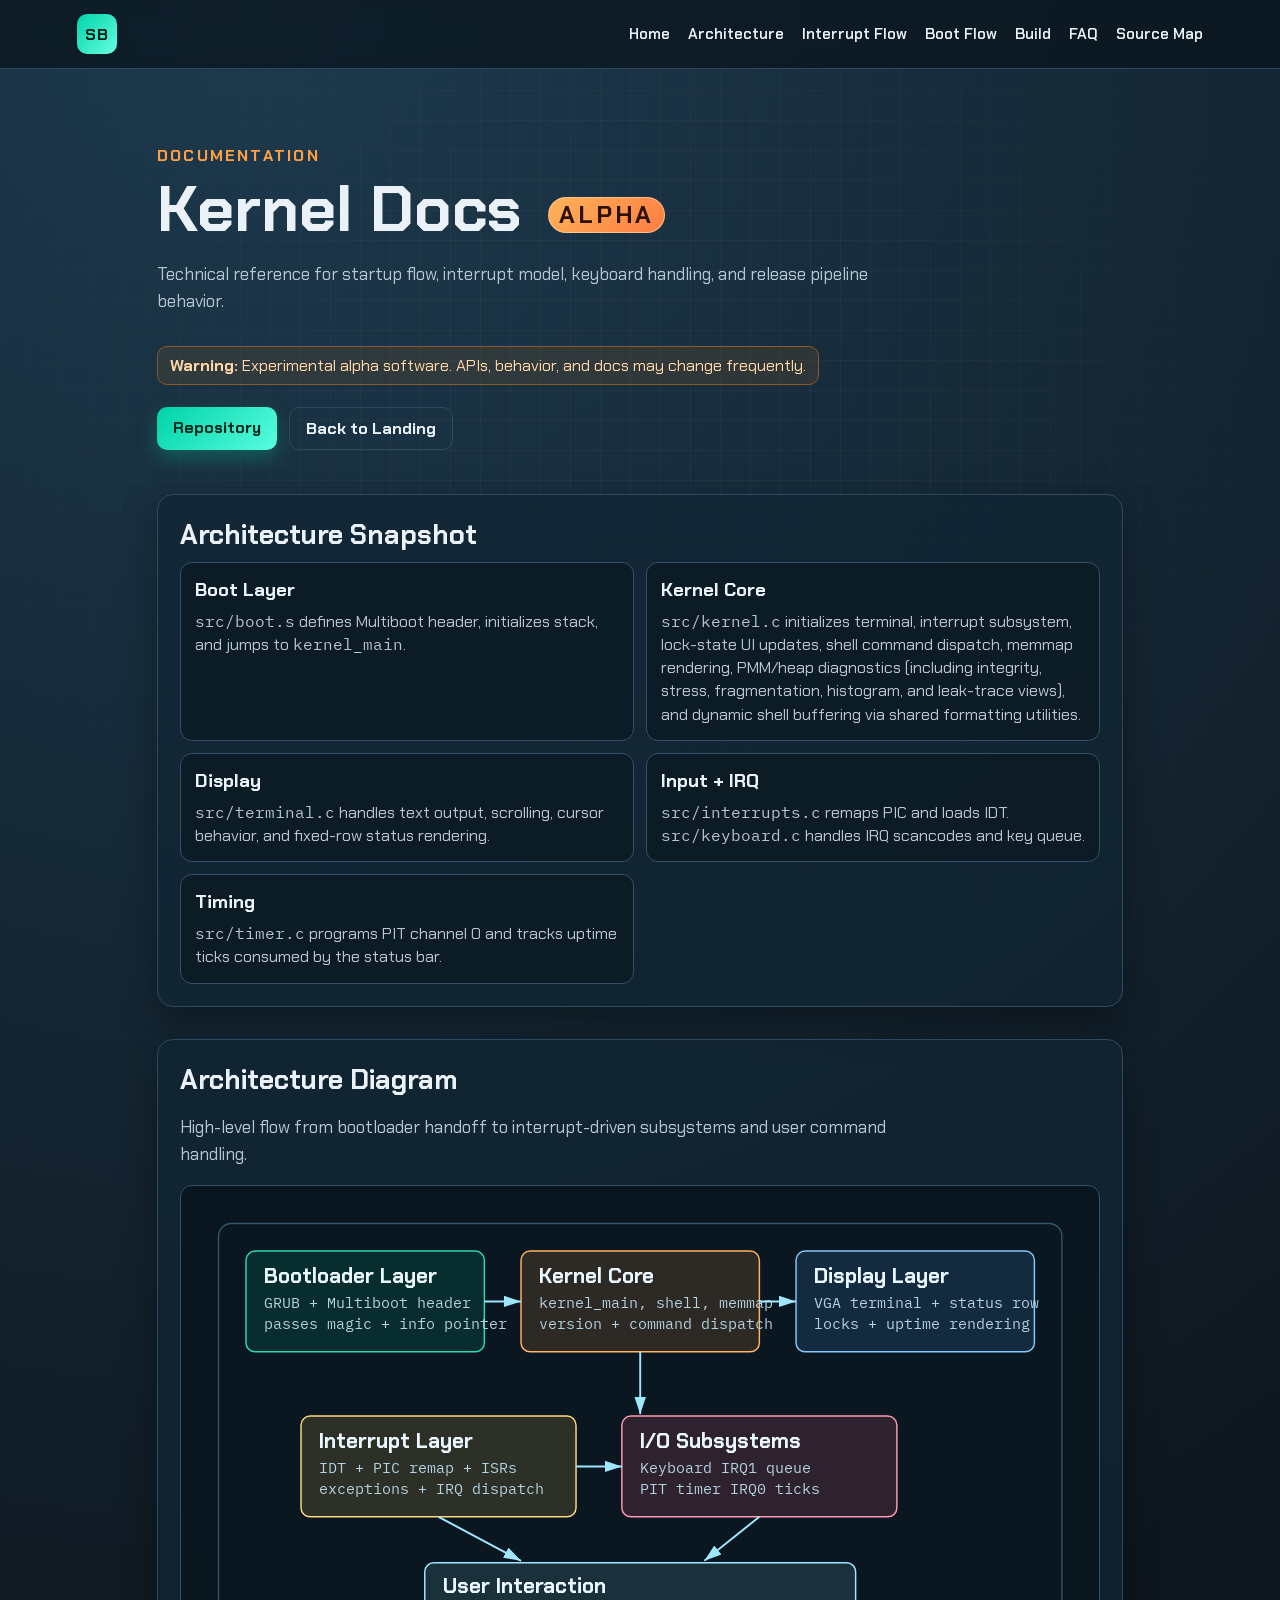
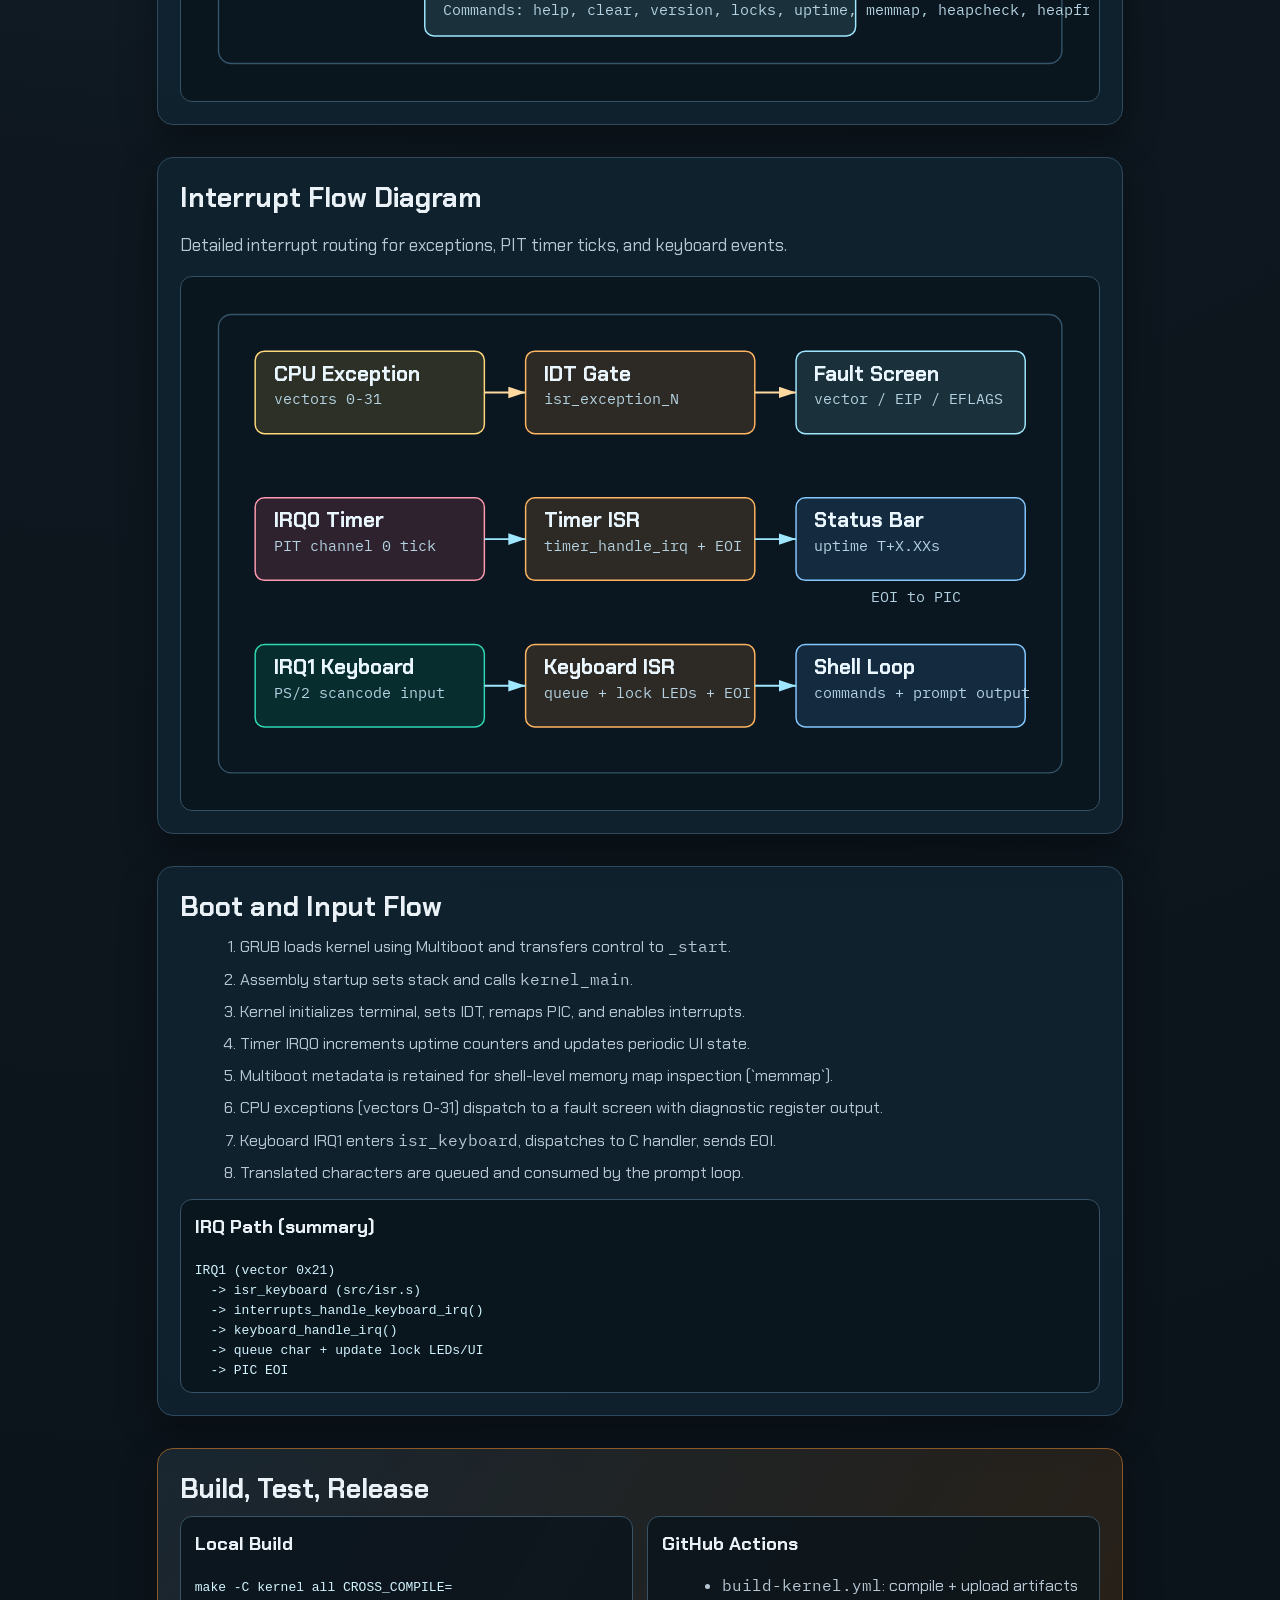
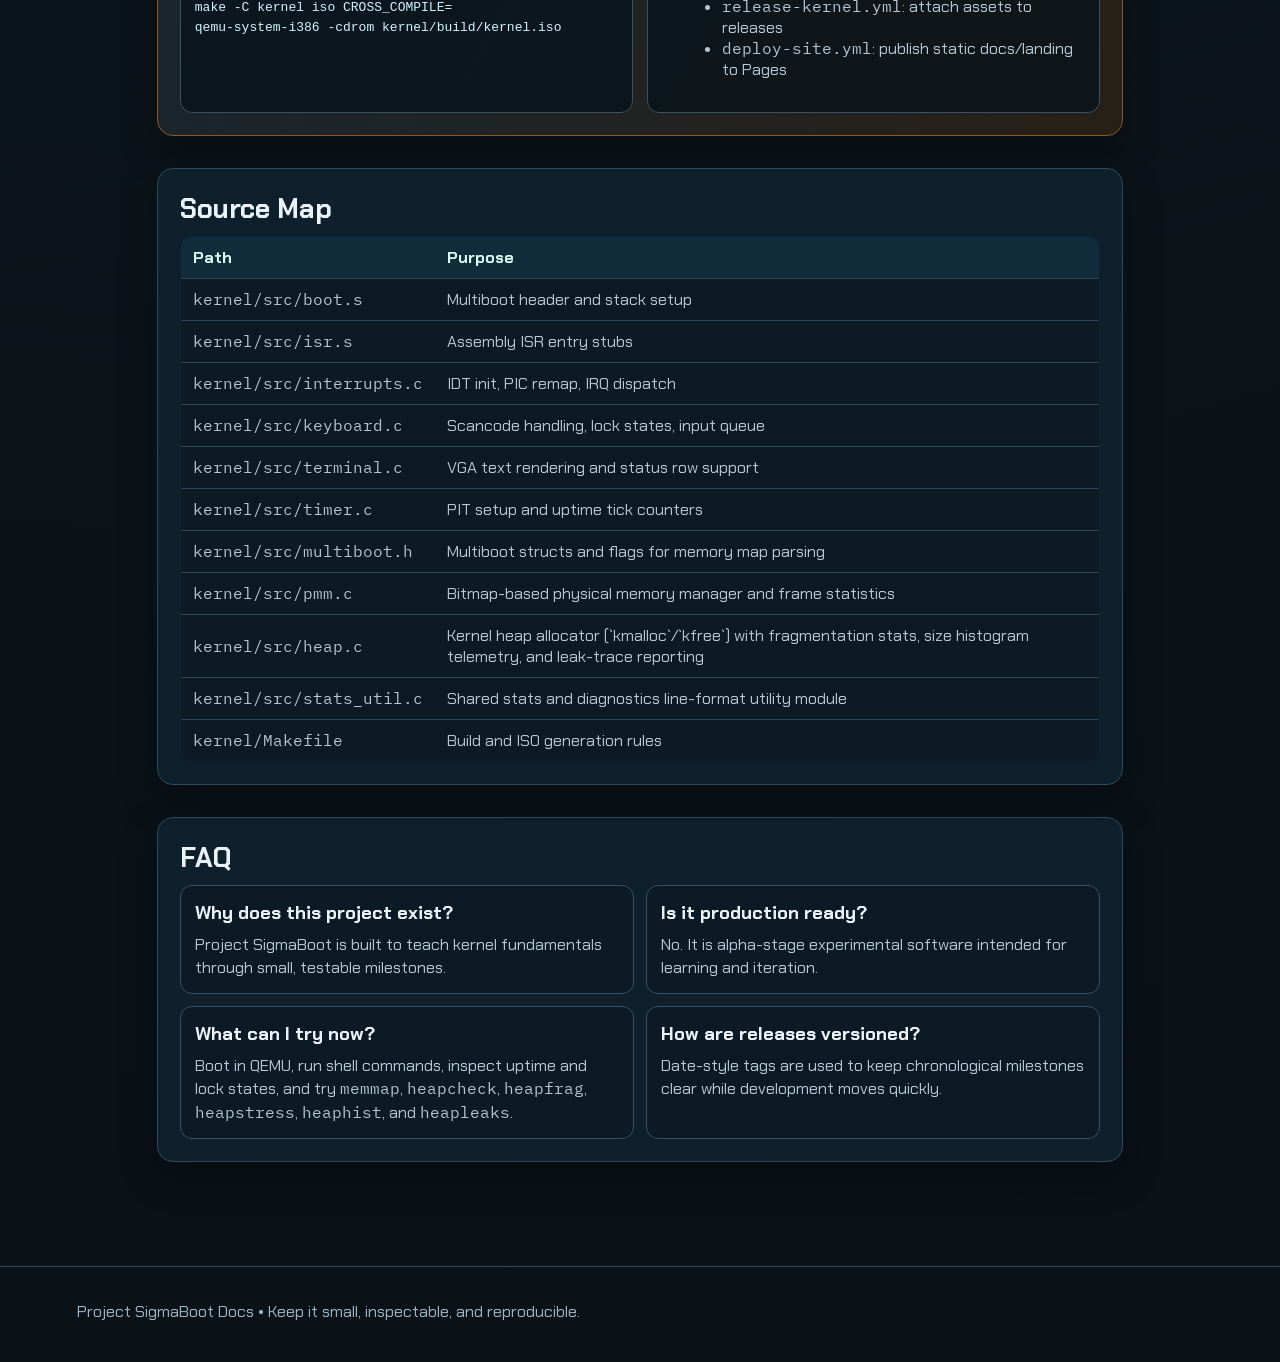
==== commit ce605471: "feat: add heap integrity checks and update documentation" ====
--- a/site/docs.html
+++ b/site/docs.html
@@ -49,7 +49,7 @@
         </article>
         <article class="doc-card">
           <h3>Kernel Core</h3>
-          <p><span class="mono">src/kernel.c</span> initializes terminal, interrupt subsystem, lock-state UI updates, shell command dispatch, memmap rendering, PMM/heap diagnostics (including stress, fragmentation, histogram, and leak-trace views), and dynamic shell buffering via shared formatting utilities.</p>
+          <p><span class="mono">src/kernel.c</span> initializes terminal, interrupt subsystem, lock-state UI updates, shell command dispatch, memmap rendering, PMM/heap diagnostics (including integrity, stress, fragmentation, histogram, and leak-trace views), and dynamic shell buffering via shared formatting utilities.</p>
         </article>
         <article class="doc-card">
           <h3>Display</h3>
@@ -106,7 +106,7 @@
 
           <rect x="255" y="400" width="470" height="80" rx="10" class="d-box d-user" />
           <text x="275" y="433" class="d-title">User Interaction</text>
-          <text x="275" y="457" class="d-text">Commands: help, clear, version, locks, uptime, memmap, heapfrag, heapstress, heaphist, heapleaks</text>
+          <text x="275" y="457" class="d-text">Commands: help, clear, version, locks, uptime, memmap, heapcheck, heapfrag, heapstress, heaphist, heapleaks</text>
 
           <line x1="320" y1="115" x2="360" y2="115" class="d-arrow" marker-end="url(#arrow)" />
           <line x1="620" y1="115" x2="660" y2="115" class="d-arrow" marker-end="url(#arrow)" />
@@ -299,7 +299,7 @@
         </article>
         <article class="doc-card">
           <h3>What can I try now?</h3>
-          <p>Boot in QEMU, run shell commands, inspect uptime and lock states, and try <span class="mono">memmap</span>, <span class="mono">heapfrag</span>, <span class="mono">heapstress</span>, <span class="mono">heaphist</span>, and <span class="mono">heapleaks</span>.</p>
+          <p>Boot in QEMU, run shell commands, inspect uptime and lock states, and try <span class="mono">memmap</span>, <span class="mono">heapcheck</span>, <span class="mono">heapfrag</span>, <span class="mono">heapstress</span>, <span class="mono">heaphist</span>, and <span class="mono">heapleaks</span>.</p>
         </article>
         <article class="doc-card">
           <h3>How are releases versioned?</h3>
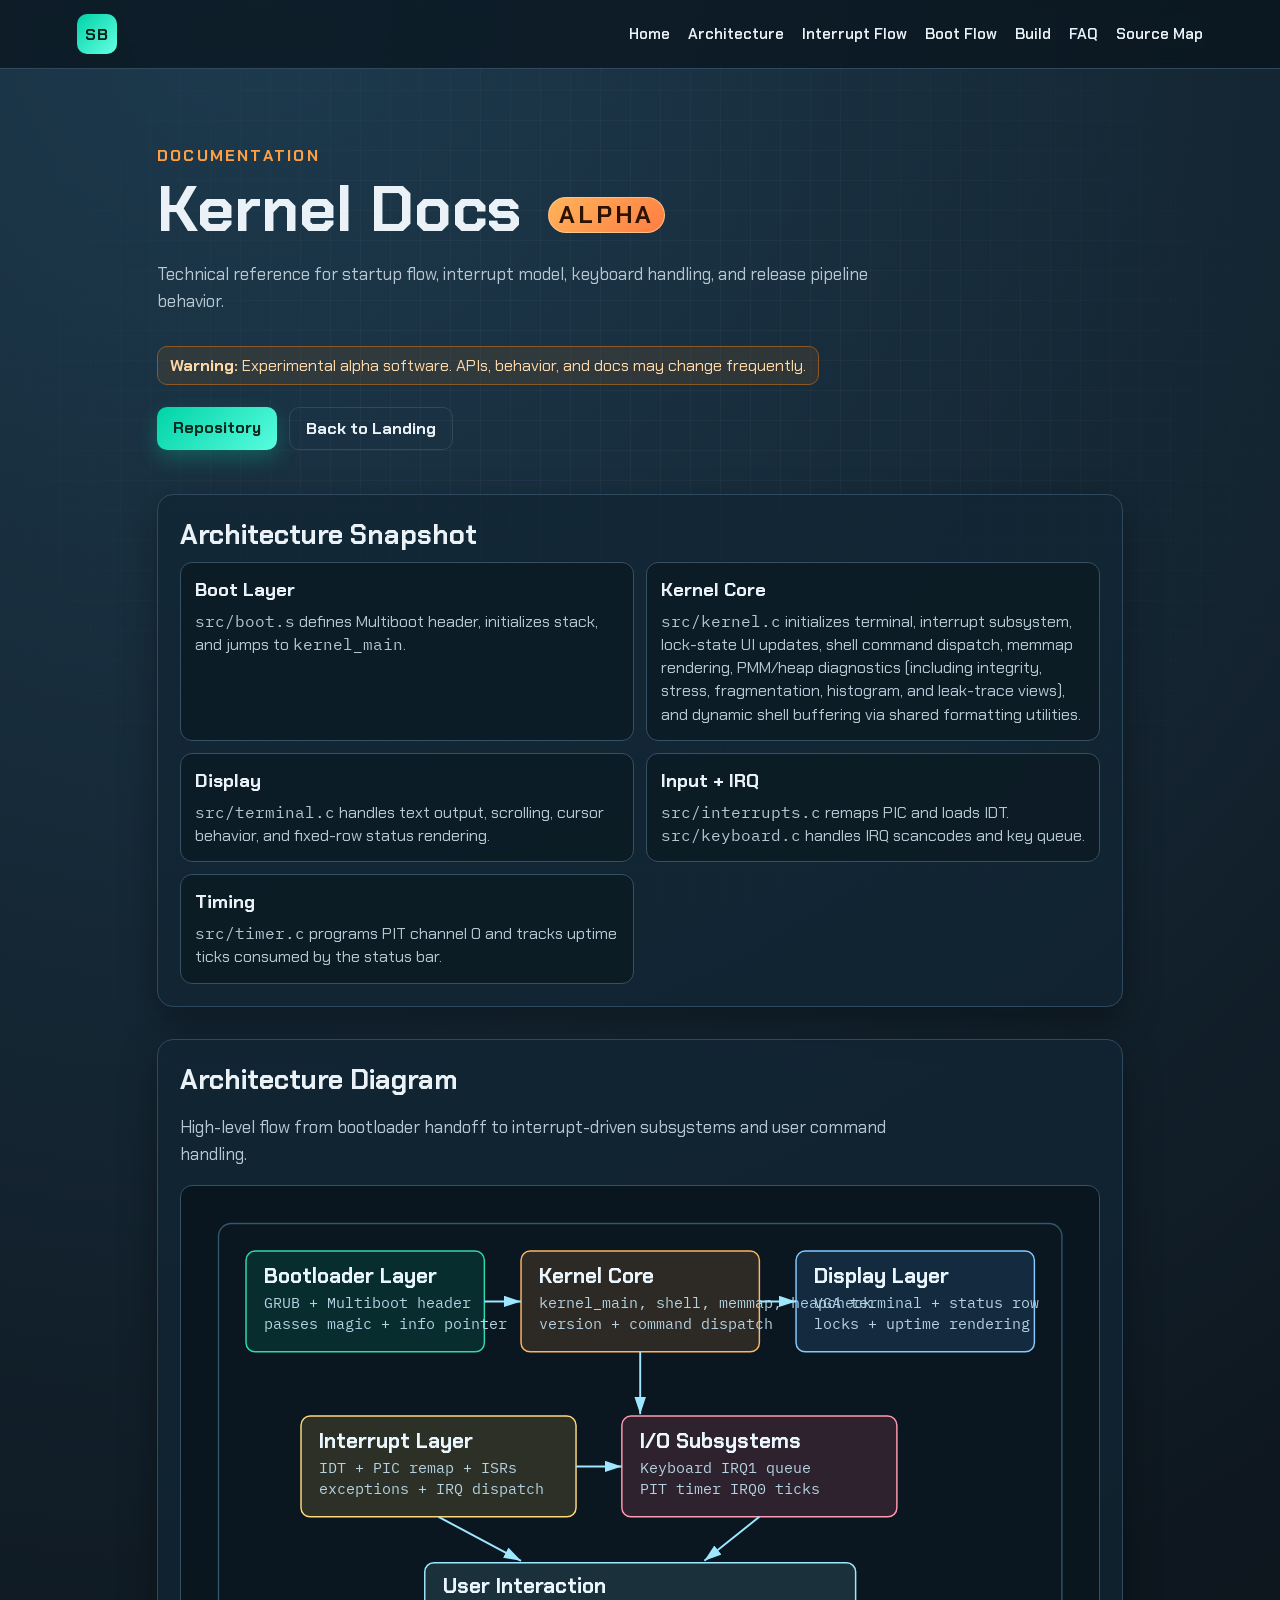
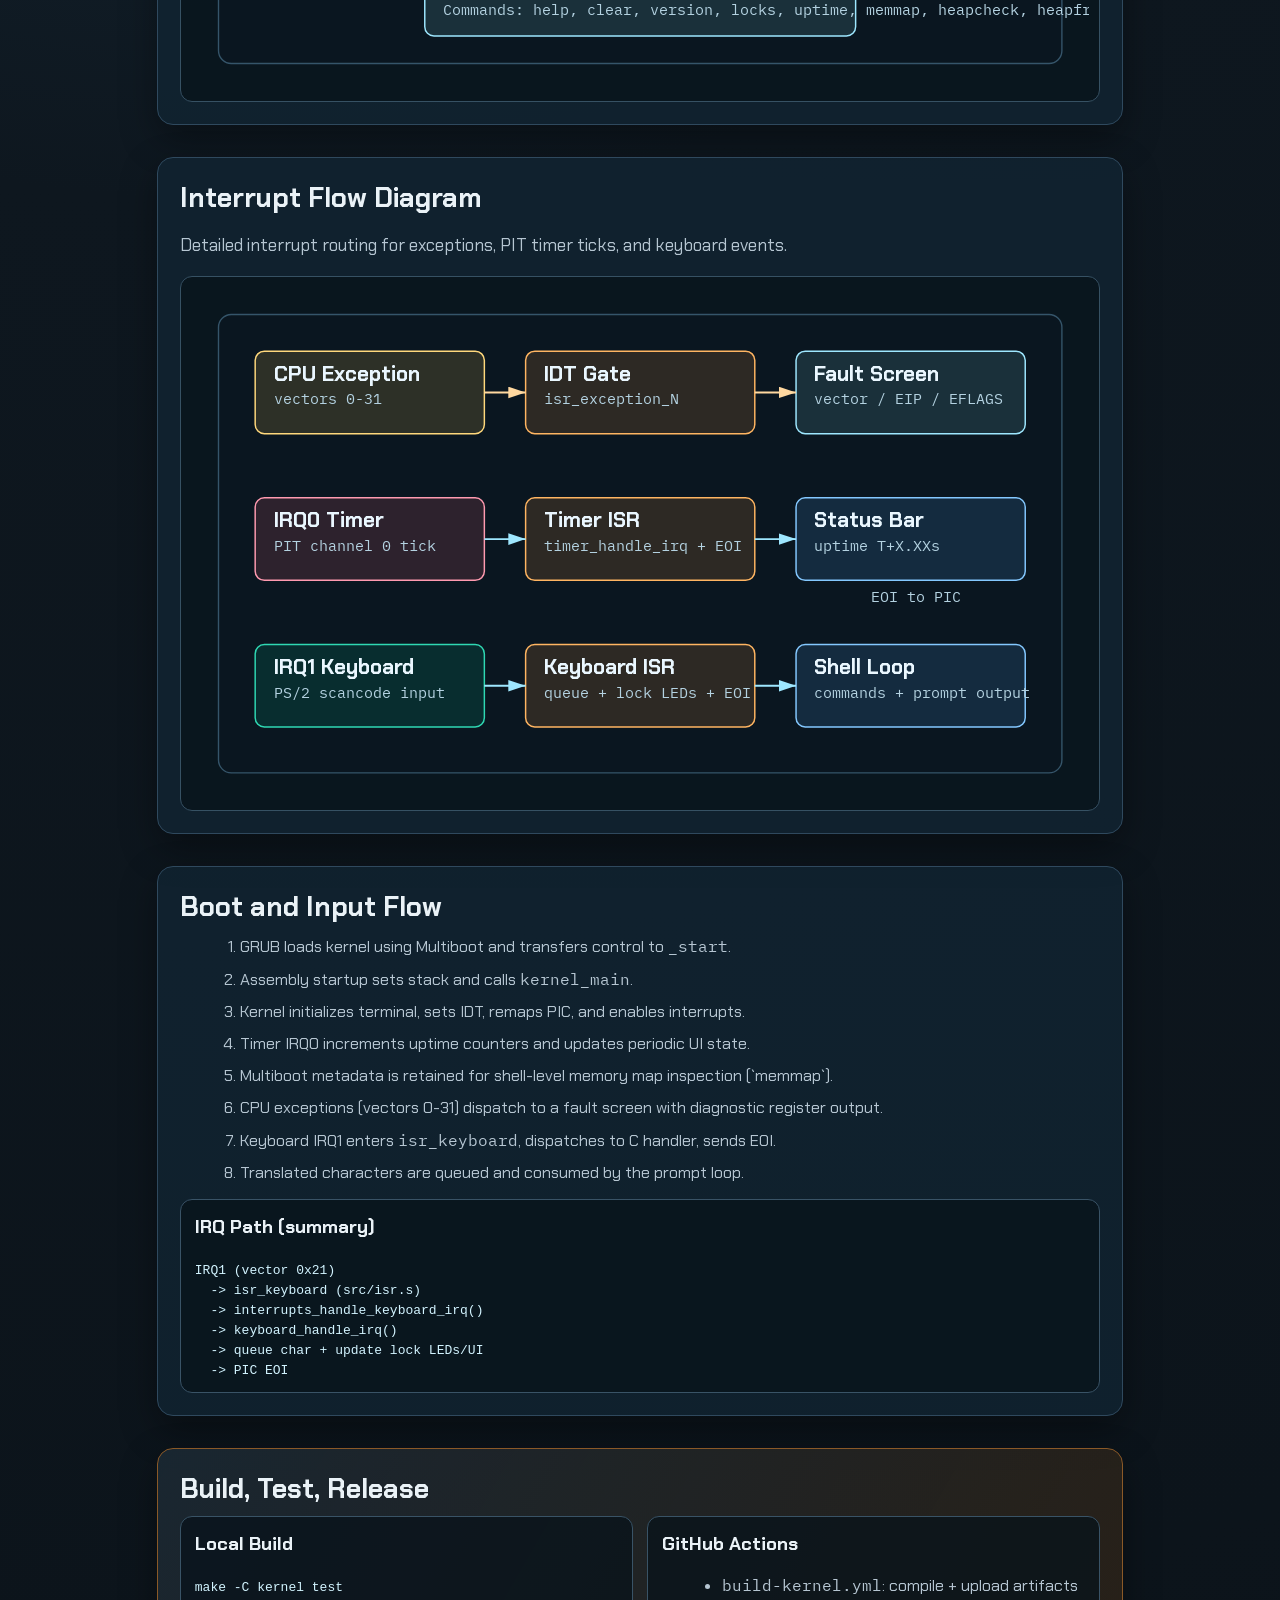
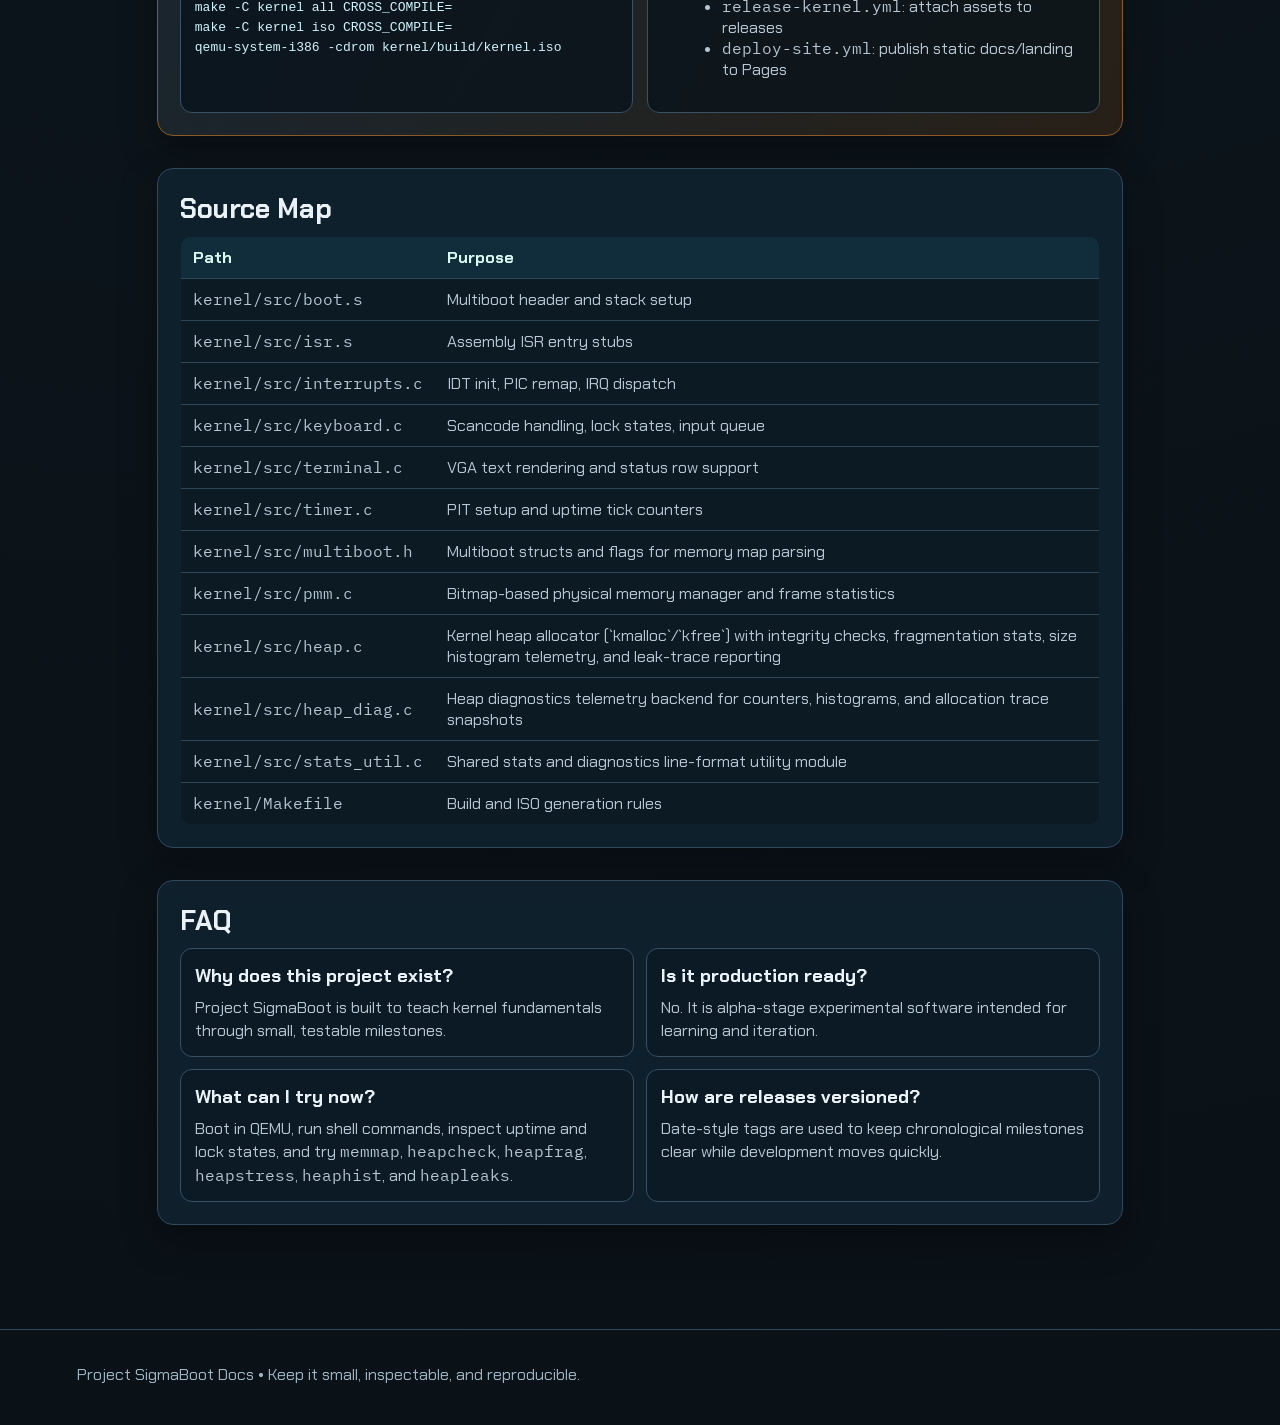
==== commit 49a244f3: "bump version and update docs" ====
--- a/site/docs.html
+++ b/site/docs.html
@@ -86,7 +86,7 @@
 
           <rect x="360" y="60" width="260" height="110" rx="10" class="d-box d-core" />
           <text x="380" y="95" class="d-title">Kernel Core</text>
-          <text x="380" y="122" class="d-text">kernel_main, shell, memmap</text>
+          <text x="380" y="122" class="d-text">kernel_main, shell, memmap, heapcheck</text>
           <text x="380" y="145" class="d-text">version + command dispatch</text>
 
           <rect x="660" y="60" width="260" height="110" rx="10" class="d-box d-display" />
@@ -213,7 +213,8 @@
       <div class="split">
         <div class="code-box">
           <h3>Local Build</h3>
-          <pre><code>make -C kernel all CROSS_COMPILE=
+          <pre><code>make -C kernel test
+make -C kernel all CROSS_COMPILE=
 make -C kernel iso CROSS_COMPILE=
 qemu-system-i386 -cdrom kernel/build/kernel.iso</code></pre>
         </div>
@@ -272,7 +273,11 @@
           </tr>
           <tr>
             <td class="mono">kernel/src/heap.c</td>
-            <td>Kernel heap allocator (`kmalloc`/`kfree`) with fragmentation stats, size histogram telemetry, and leak-trace reporting</td>
+            <td>Kernel heap allocator (`kmalloc`/`kfree`) with integrity checks, fragmentation stats, size histogram telemetry, and leak-trace reporting</td>
+          </tr>
+          <tr>
+            <td class="mono">kernel/src/heap_diag.c</td>
+            <td>Heap diagnostics telemetry backend for counters, histograms, and allocation trace snapshots</td>
           </tr>
           <tr>
             <td class="mono">kernel/src/stats_util.c</td>
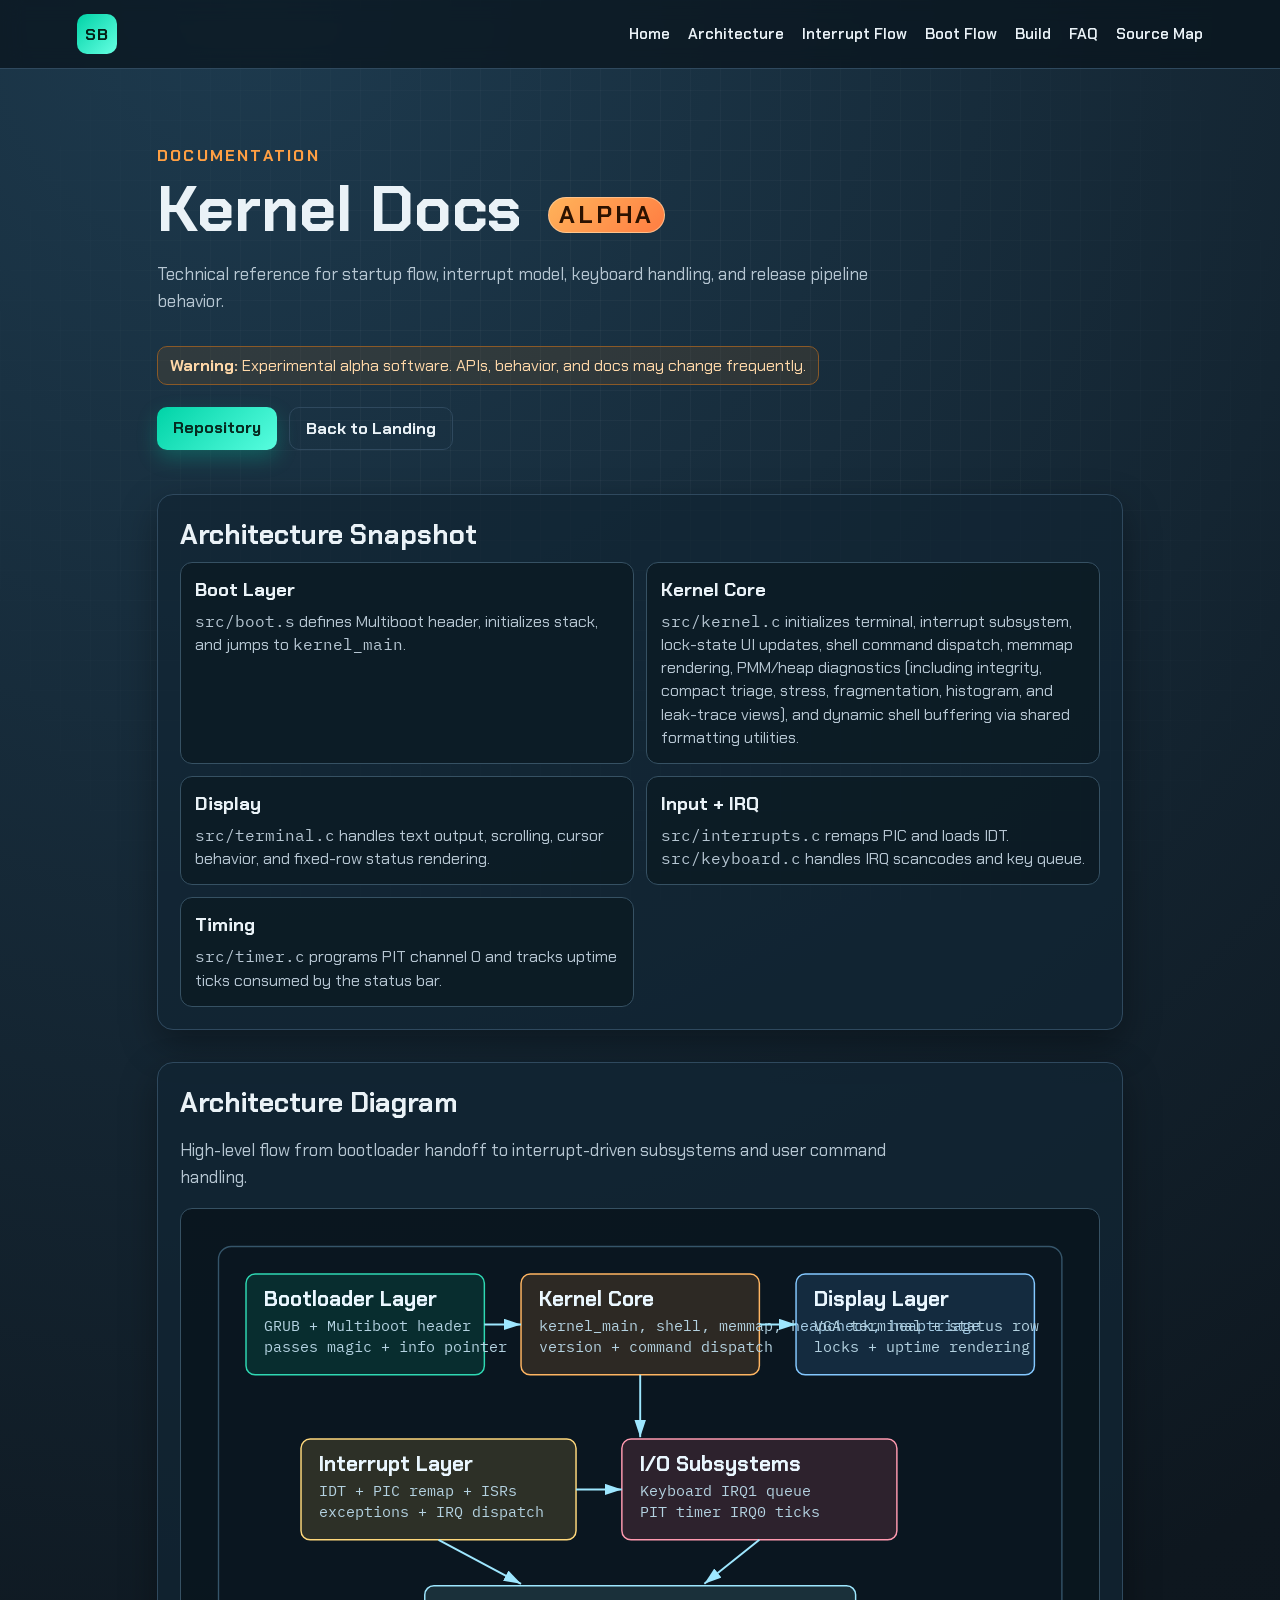
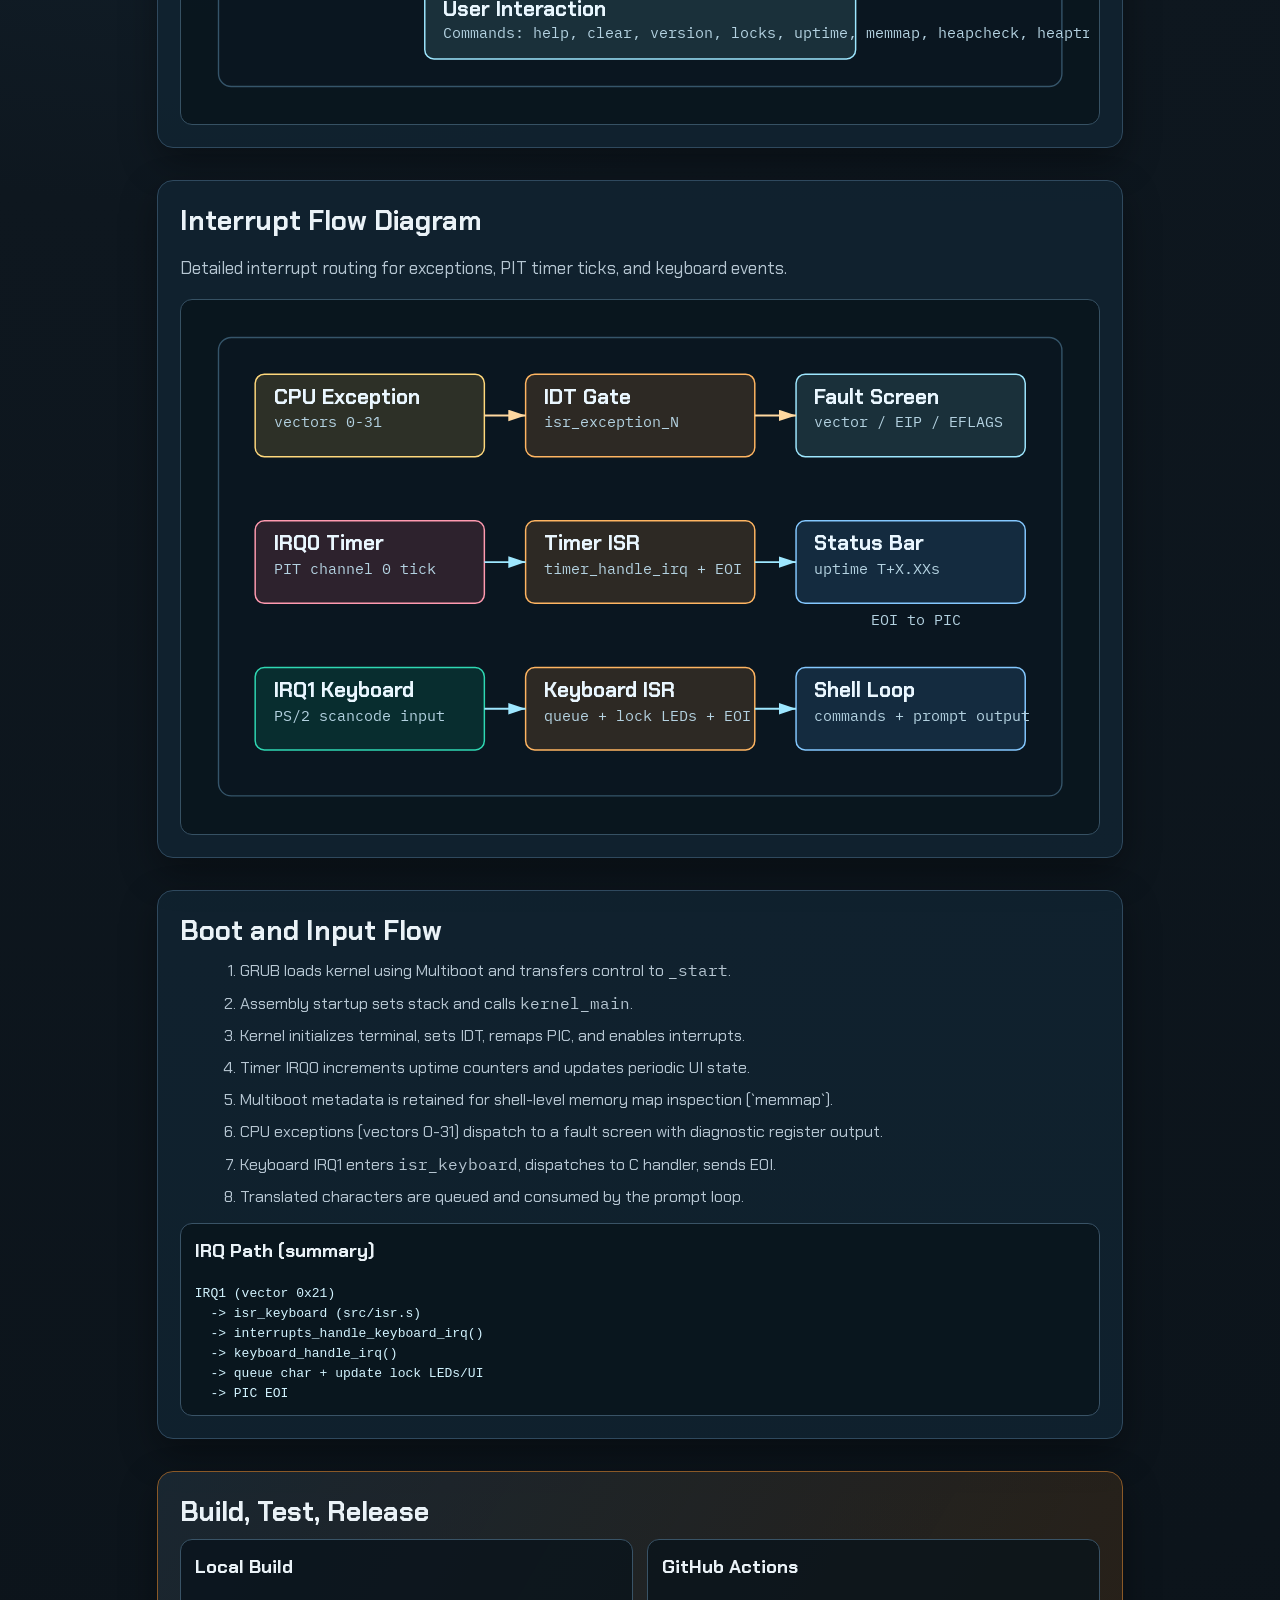
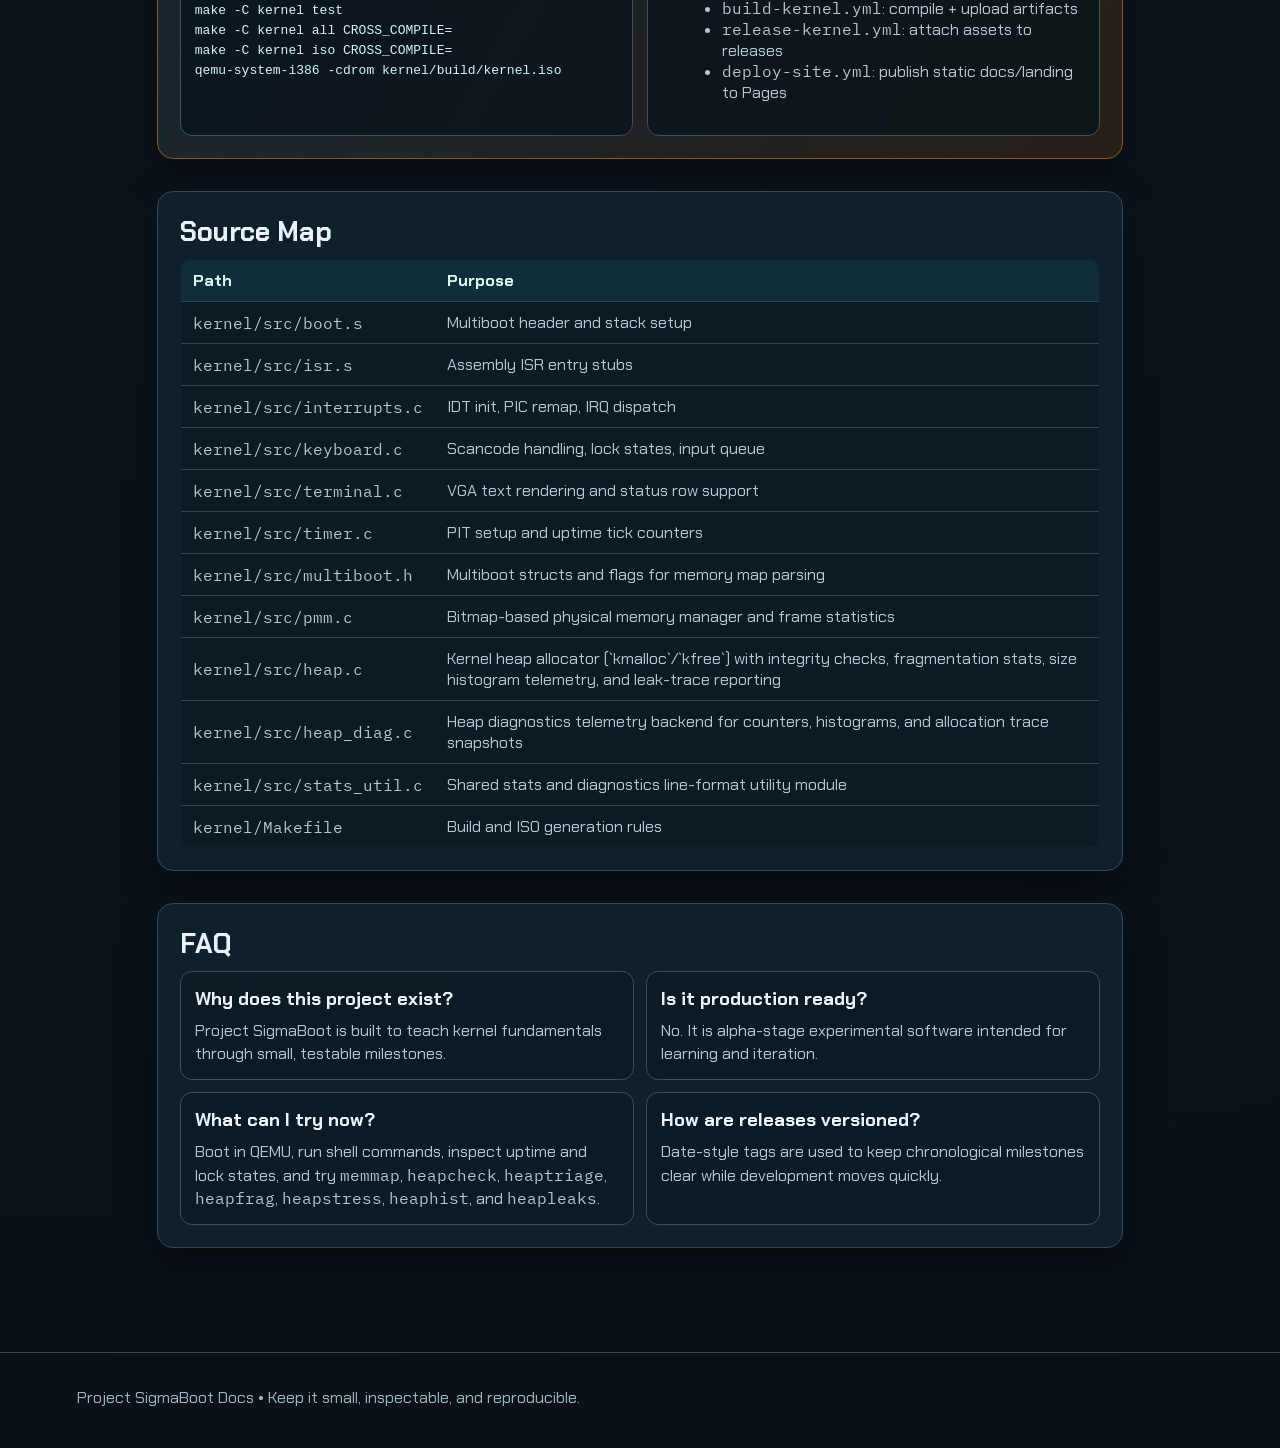
==== commit 9e0dfa42: "feat: add heap triage command for integrity diagnostics and update documentation" ====
--- a/site/docs.html
+++ b/site/docs.html
@@ -49,7 +49,7 @@
         </article>
         <article class="doc-card">
           <h3>Kernel Core</h3>
-          <p><span class="mono">src/kernel.c</span> initializes terminal, interrupt subsystem, lock-state UI updates, shell command dispatch, memmap rendering, PMM/heap diagnostics (including integrity, stress, fragmentation, histogram, and leak-trace views), and dynamic shell buffering via shared formatting utilities.</p>
+          <p><span class="mono">src/kernel.c</span> initializes terminal, interrupt subsystem, lock-state UI updates, shell command dispatch, memmap rendering, PMM/heap diagnostics (including integrity, compact triage, stress, fragmentation, histogram, and leak-trace views), and dynamic shell buffering via shared formatting utilities.</p>
         </article>
         <article class="doc-card">
           <h3>Display</h3>
@@ -86,7 +86,7 @@
 
           <rect x="360" y="60" width="260" height="110" rx="10" class="d-box d-core" />
           <text x="380" y="95" class="d-title">Kernel Core</text>
-          <text x="380" y="122" class="d-text">kernel_main, shell, memmap, heapcheck</text>
+          <text x="380" y="122" class="d-text">kernel_main, shell, memmap, heapcheck, heaptriage</text>
           <text x="380" y="145" class="d-text">version + command dispatch</text>
 
           <rect x="660" y="60" width="260" height="110" rx="10" class="d-box d-display" />
@@ -106,7 +106,7 @@
 
           <rect x="255" y="400" width="470" height="80" rx="10" class="d-box d-user" />
           <text x="275" y="433" class="d-title">User Interaction</text>
-          <text x="275" y="457" class="d-text">Commands: help, clear, version, locks, uptime, memmap, heapcheck, heapfrag, heapstress, heaphist, heapleaks</text>
+          <text x="275" y="457" class="d-text">Commands: help, clear, version, locks, uptime, memmap, heapcheck, heaptriage, heapfrag, heapstress, heaphist, heapleaks</text>
 
           <line x1="320" y1="115" x2="360" y2="115" class="d-arrow" marker-end="url(#arrow)" />
           <line x1="620" y1="115" x2="660" y2="115" class="d-arrow" marker-end="url(#arrow)" />
@@ -304,7 +304,7 @@
         </article>
         <article class="doc-card">
           <h3>What can I try now?</h3>
-          <p>Boot in QEMU, run shell commands, inspect uptime and lock states, and try <span class="mono">memmap</span>, <span class="mono">heapcheck</span>, <span class="mono">heapfrag</span>, <span class="mono">heapstress</span>, <span class="mono">heaphist</span>, and <span class="mono">heapleaks</span>.</p>
+          <p>Boot in QEMU, run shell commands, inspect uptime and lock states, and try <span class="mono">memmap</span>, <span class="mono">heapcheck</span>, <span class="mono">heaptriage</span>, <span class="mono">heapfrag</span>, <span class="mono">heapstress</span>, <span class="mono">heaphist</span>, and <span class="mono">heapleaks</span>.</p>
         </article>
         <article class="doc-card">
           <h3>How are releases versioned?</h3>
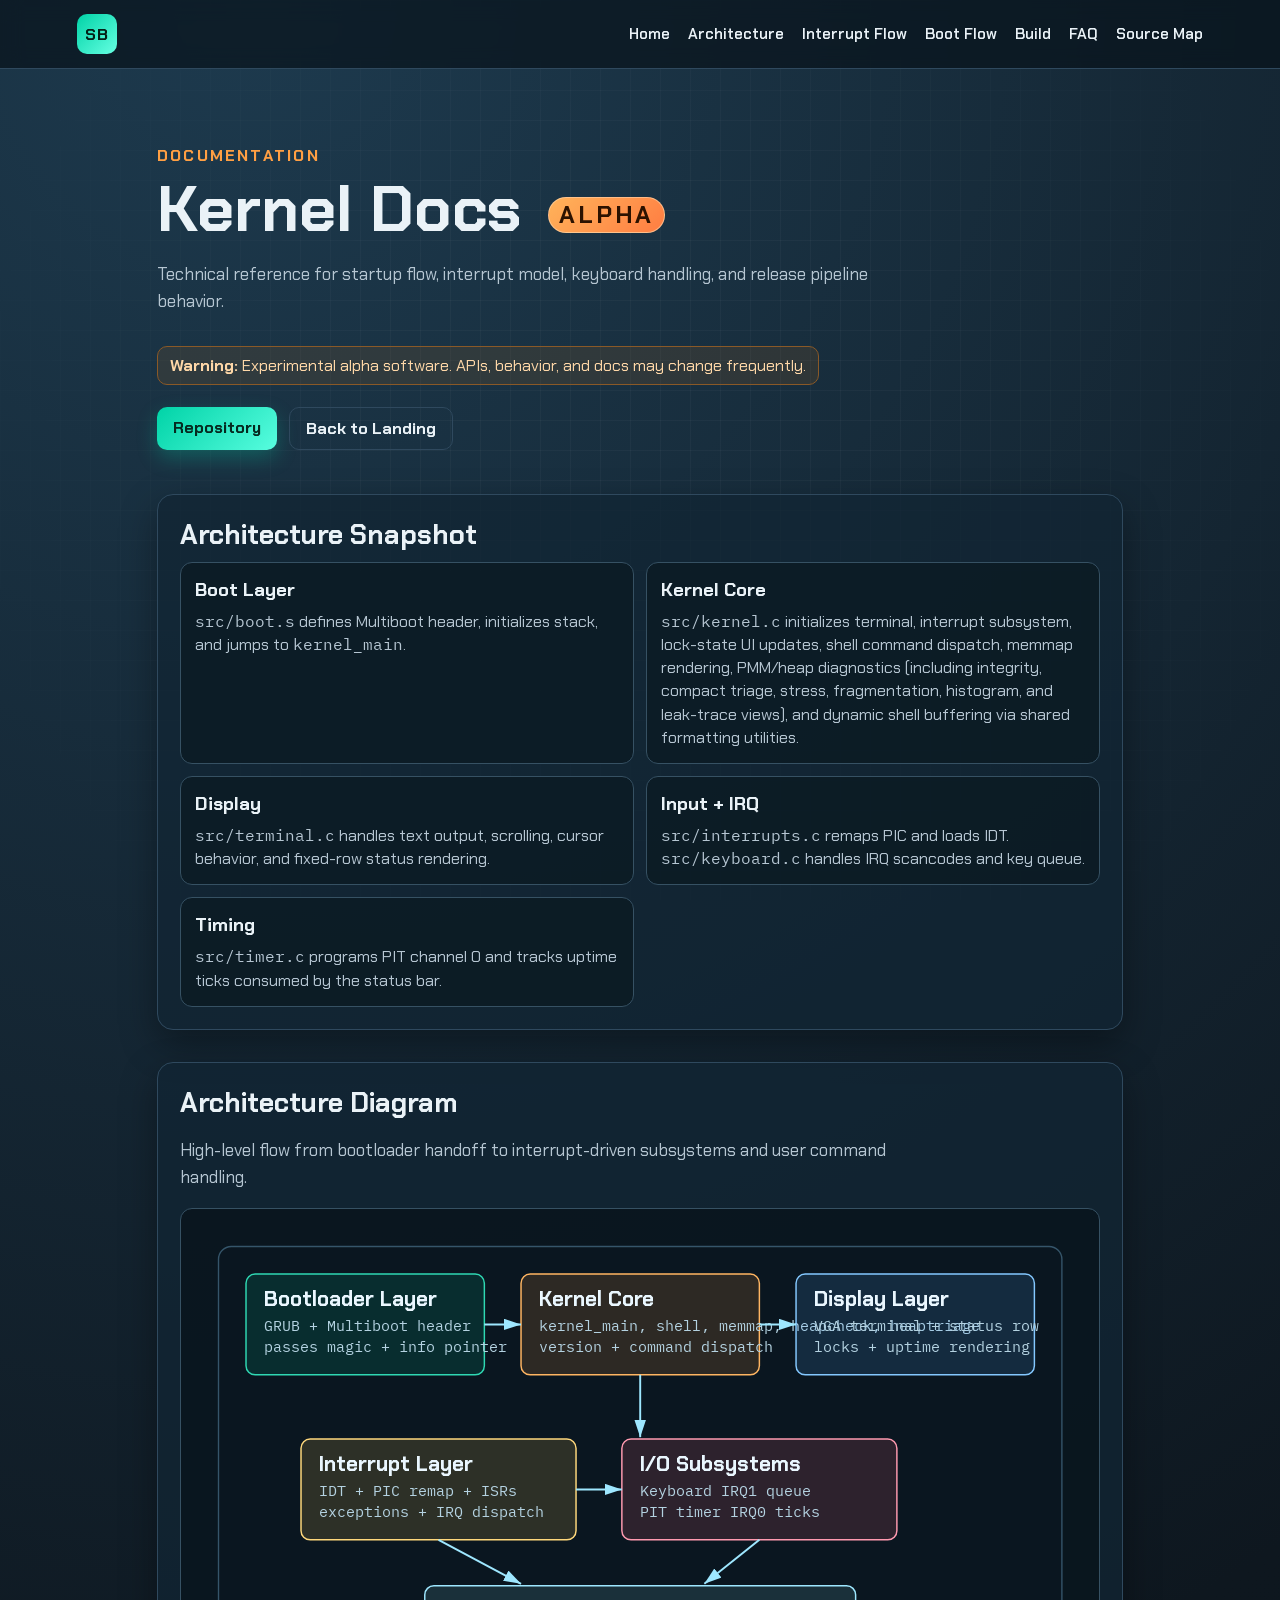
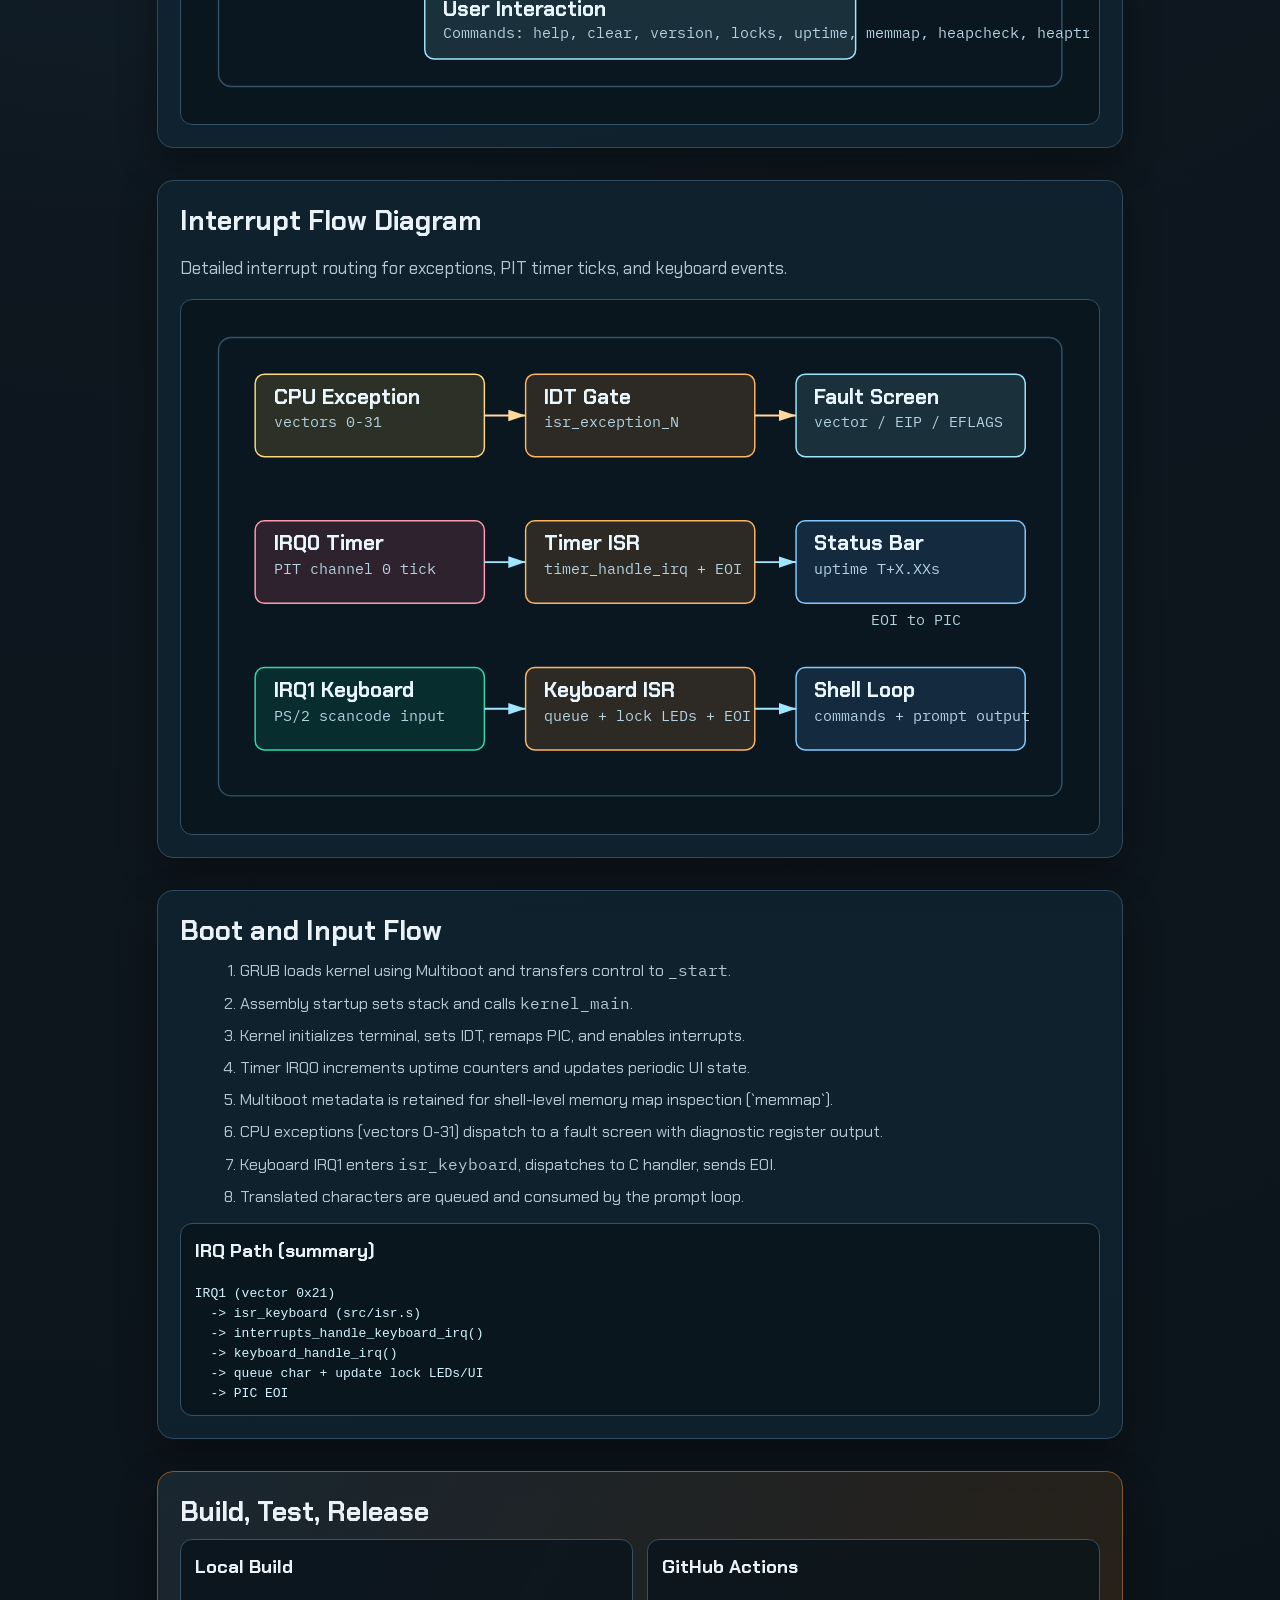
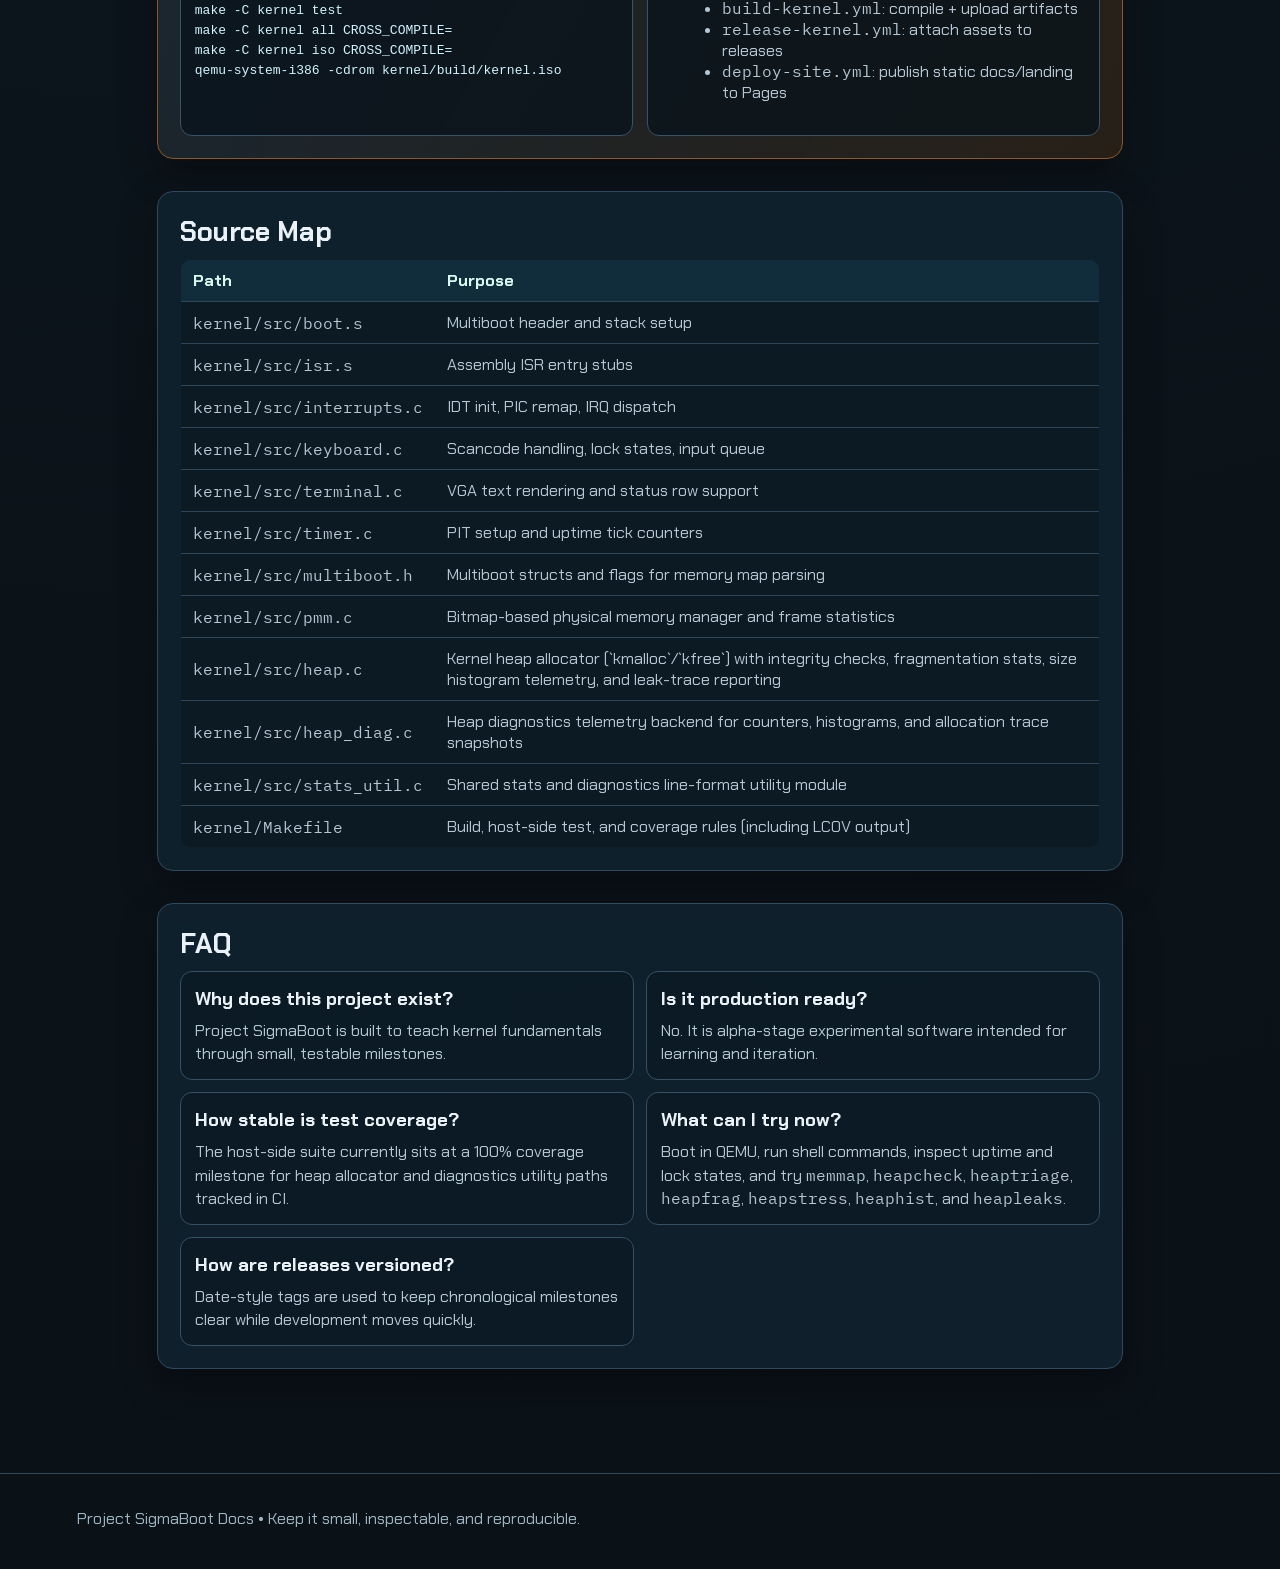
==== commit a9ace74f: "docs: update README and HTML documentation to reflect 100% host-side coverage milestone for heap dia" ====
--- a/site/docs.html
+++ b/site/docs.html
@@ -285,7 +285,7 @@
           </tr>
           <tr>
             <td class="mono">kernel/Makefile</td>
-            <td>Build and ISO generation rules</td>
+            <td>Build, host-side test, and coverage rules (including LCOV output)</td>
           </tr>
         </tbody>
       </table>
@@ -303,6 +303,10 @@
           <p>No. It is alpha-stage experimental software intended for learning and iteration.</p>
         </article>
         <article class="doc-card">
+          <h3>How stable is test coverage?</h3>
+          <p>The host-side suite currently sits at a 100% coverage milestone for heap allocator and diagnostics utility paths tracked in CI.</p>
+        </article>
+        <article class="doc-card">
           <h3>What can I try now?</h3>
           <p>Boot in QEMU, run shell commands, inspect uptime and lock states, and try <span class="mono">memmap</span>, <span class="mono">heapcheck</span>, <span class="mono">heaptriage</span>, <span class="mono">heapfrag</span>, <span class="mono">heapstress</span>, <span class="mono">heaphist</span>, and <span class="mono">heapleaks</span>.</p>
         </article>
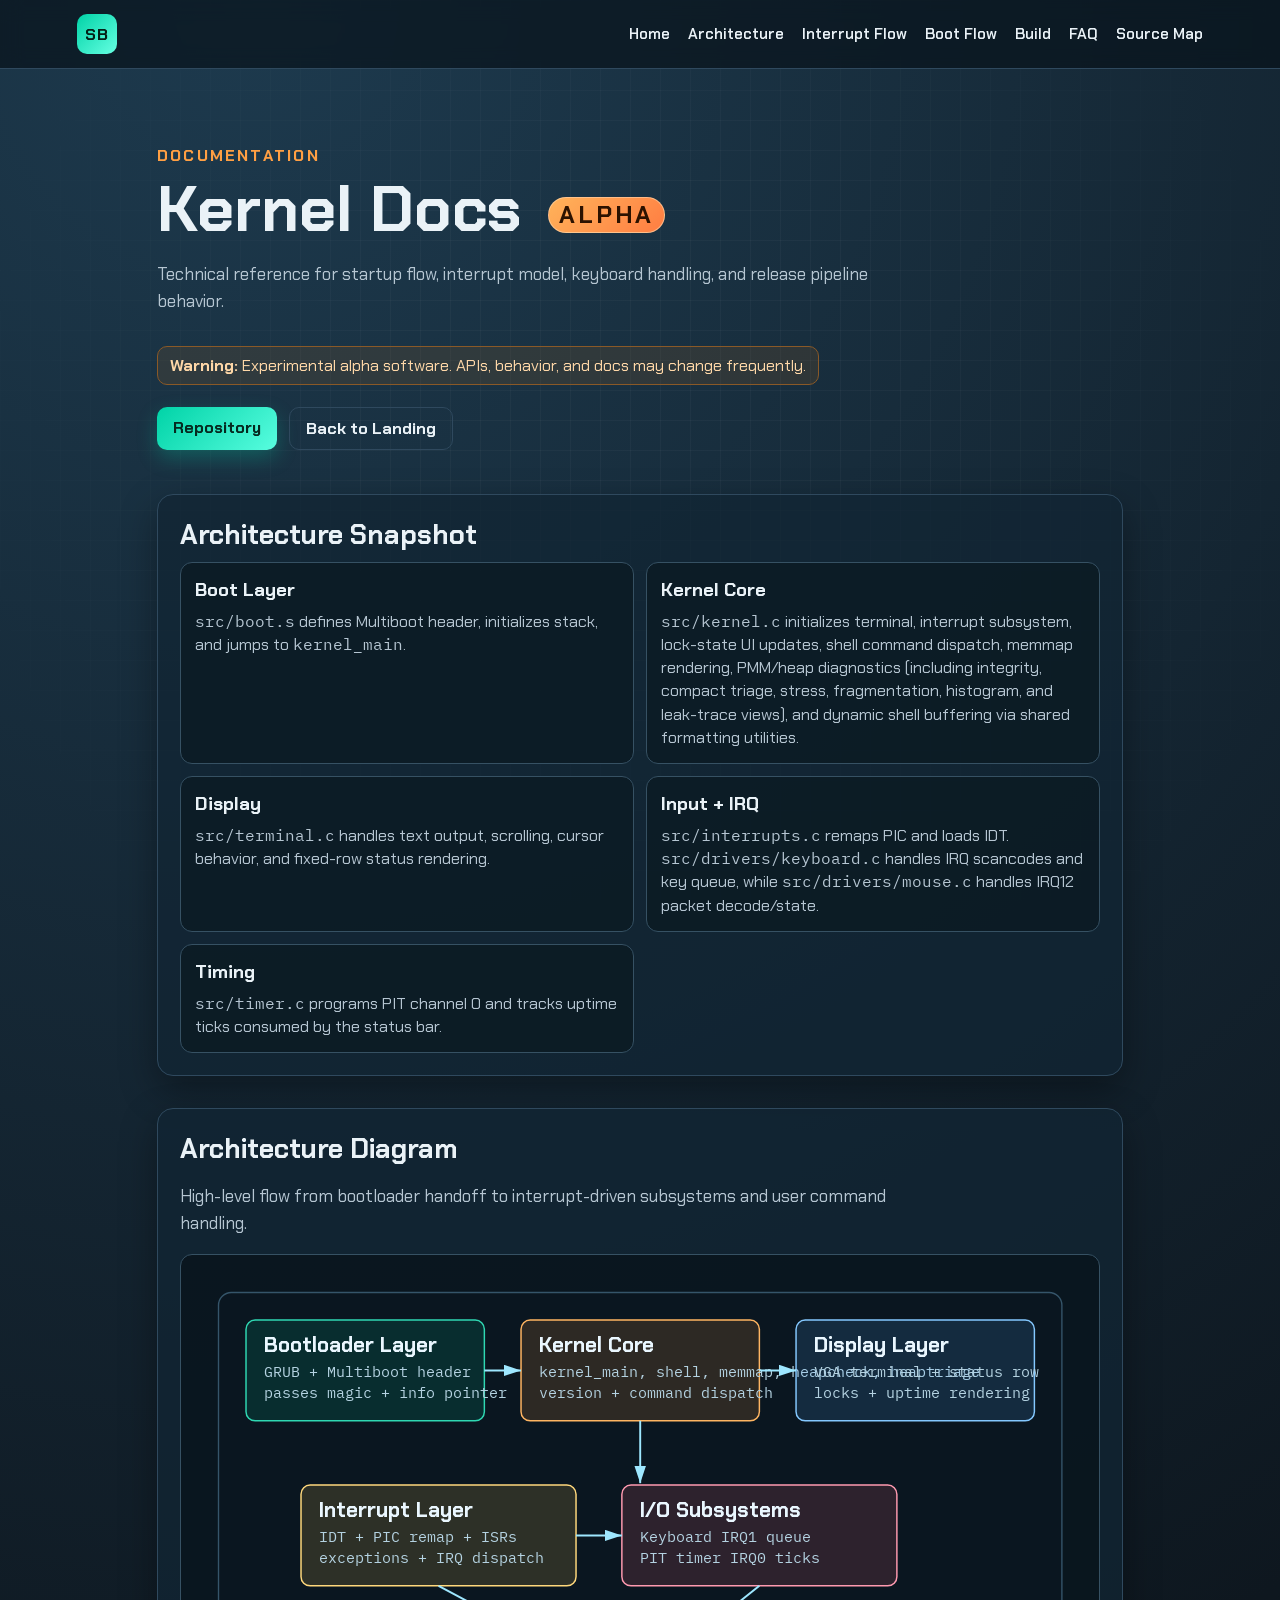
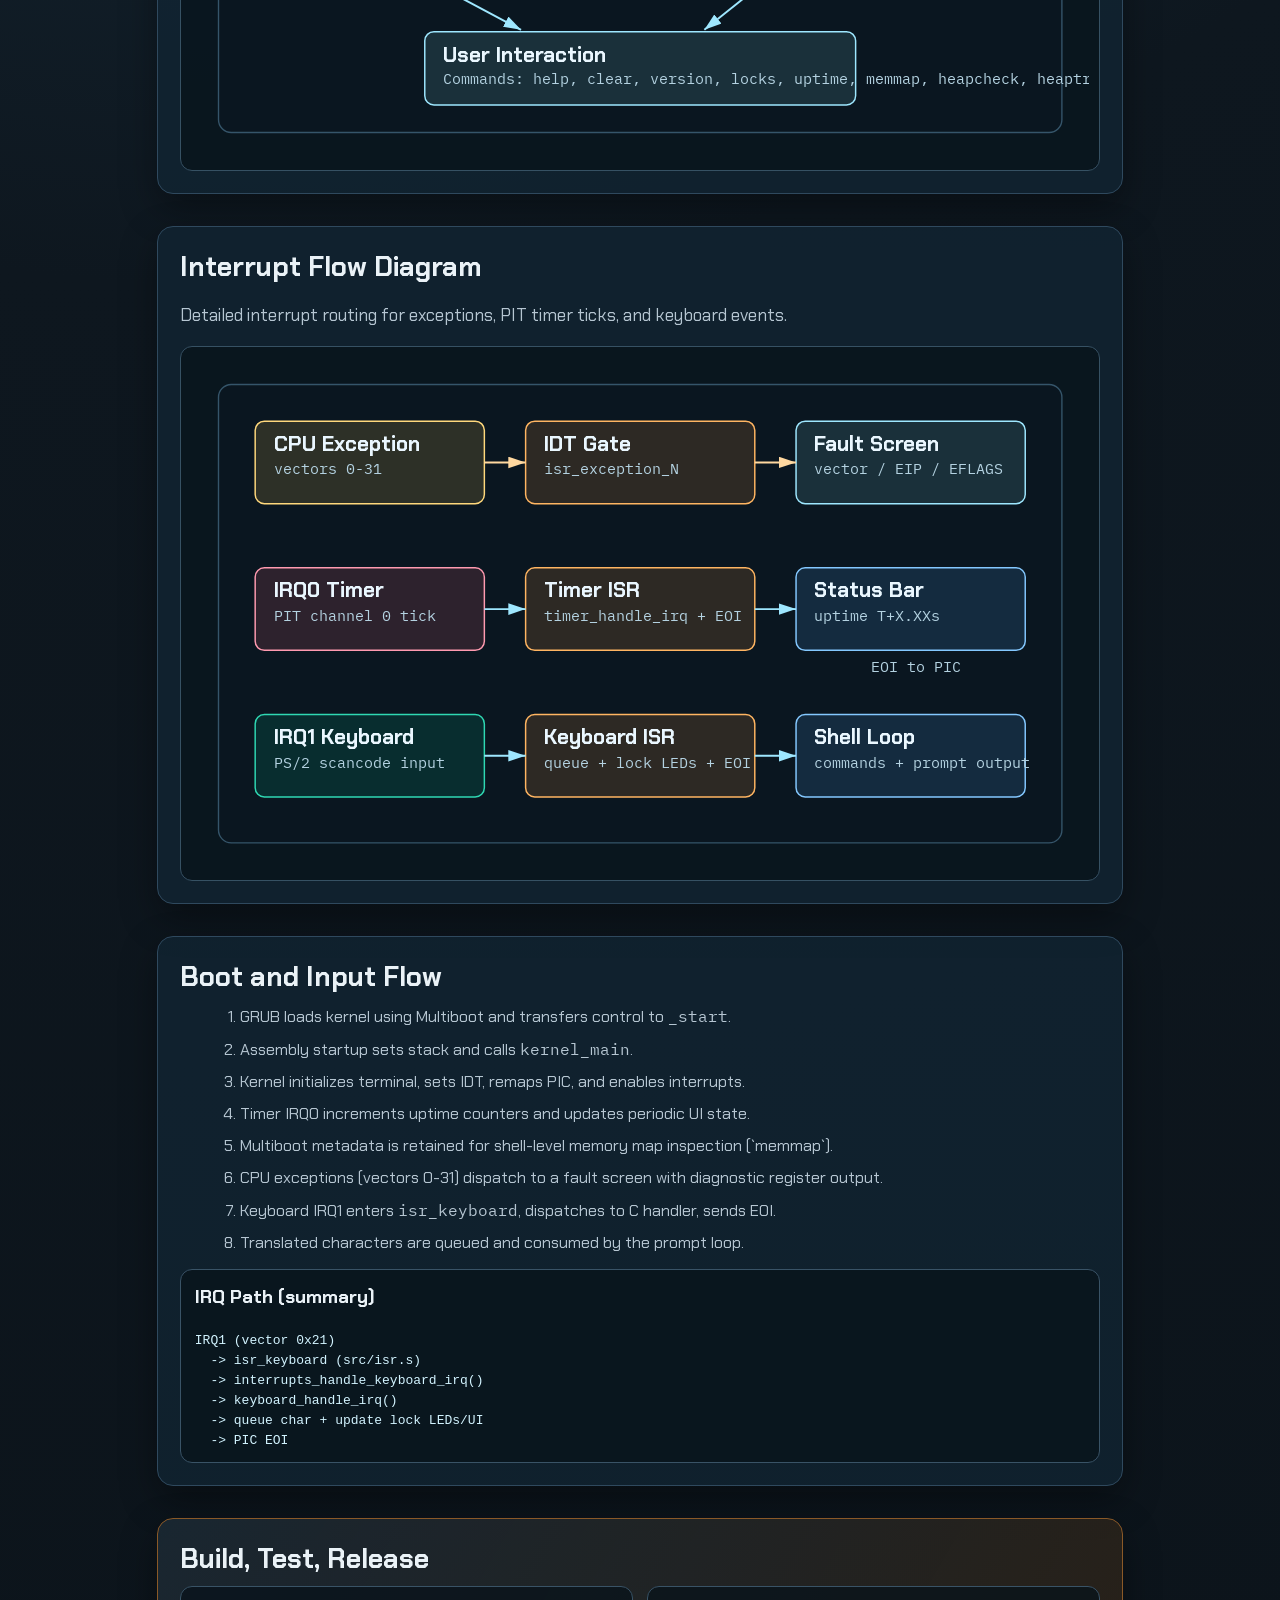
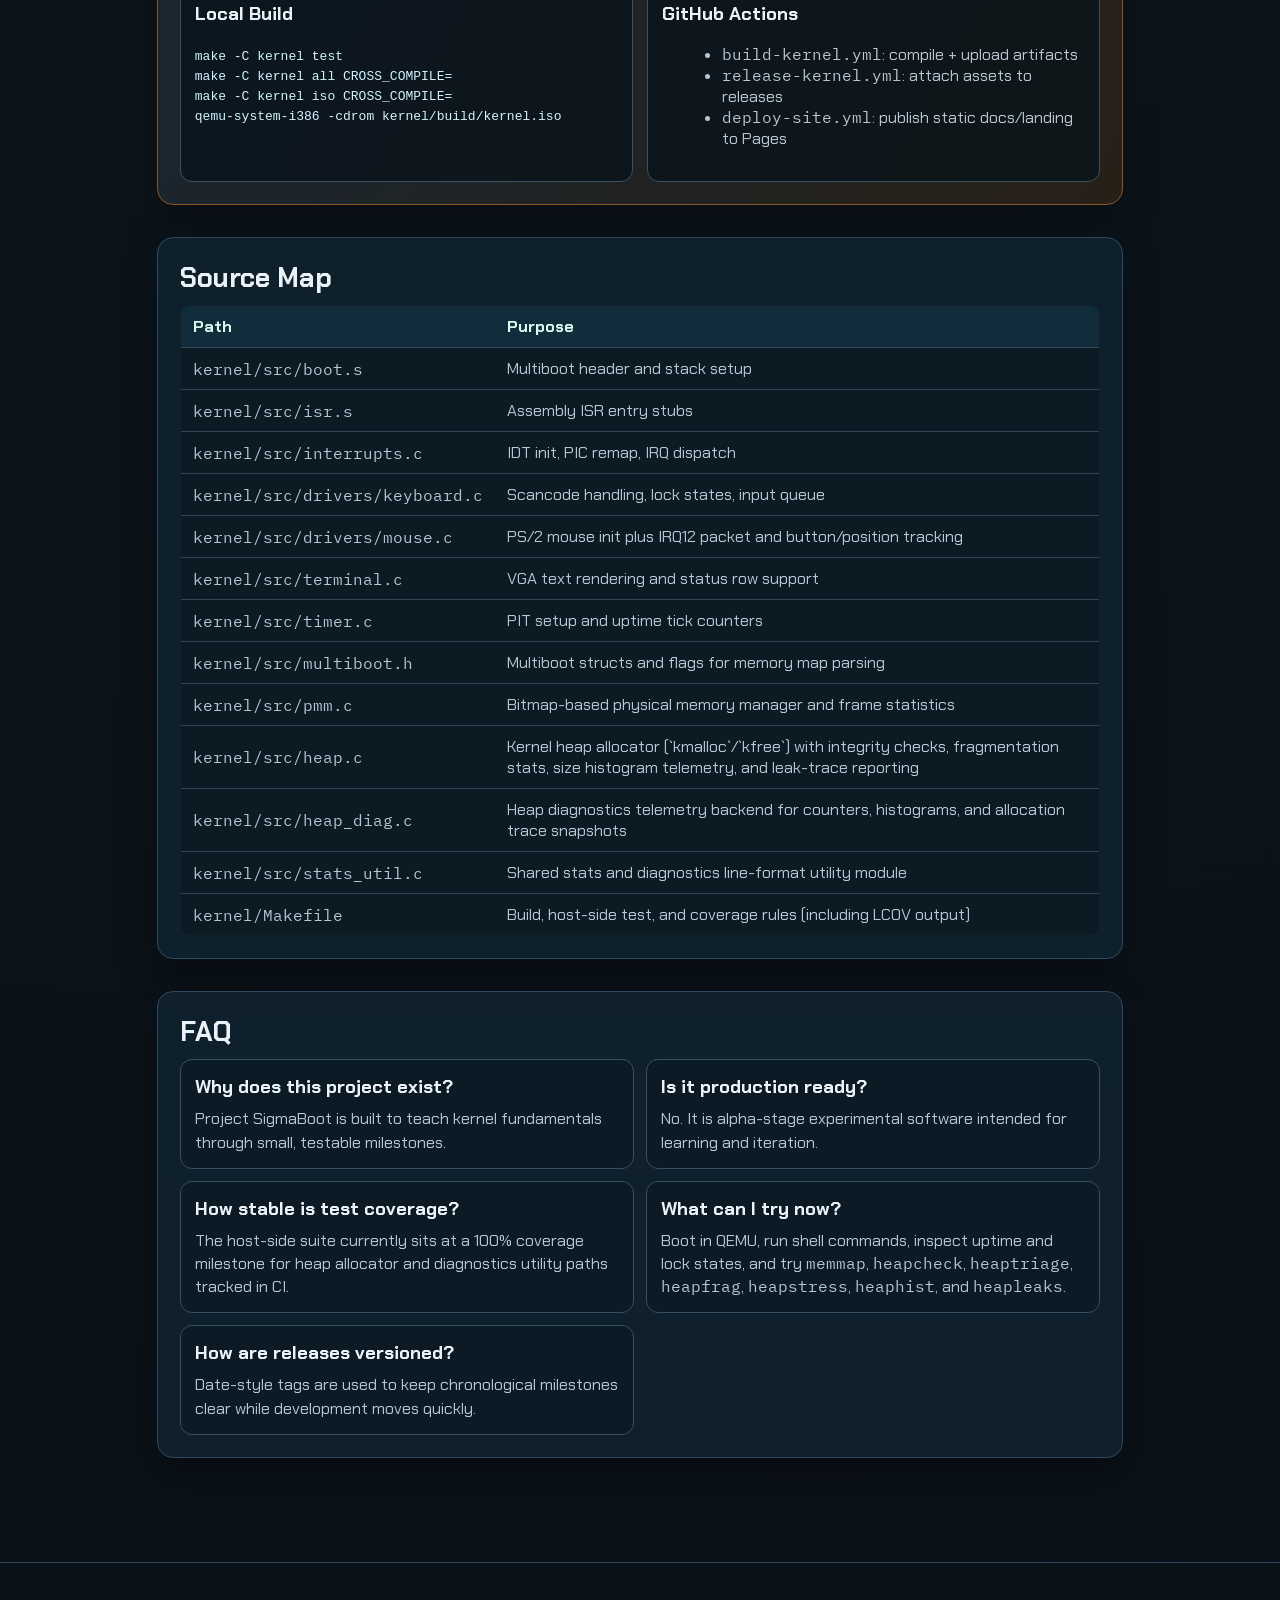
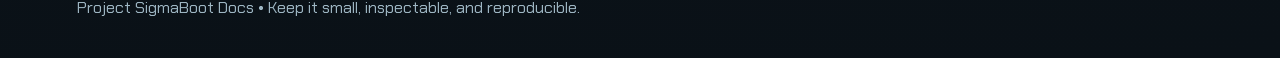
==== commit 9bbddbec: "Add PS/2 mouse support and refactor keyboard handling - Introduced mouse driver in `src/drivers/mous" ====
--- a/site/docs.html
+++ b/site/docs.html
@@ -57,7 +57,7 @@
         </article>
         <article class="doc-card">
           <h3>Input + IRQ</h3>
-          <p><span class="mono">src/interrupts.c</span> remaps PIC and loads IDT. <span class="mono">src/keyboard.c</span> handles IRQ scancodes and key queue.</p>
+          <p><span class="mono">src/interrupts.c</span> remaps PIC and loads IDT. <span class="mono">src/drivers/keyboard.c</span> handles IRQ scancodes and key queue, while <span class="mono">src/drivers/mouse.c</span> handles IRQ12 packet decode/state.</p>
         </article>
         <article class="doc-card">
           <h3>Timing</h3>
@@ -252,8 +252,12 @@
             <td>IDT init, PIC remap, IRQ dispatch</td>
           </tr>
           <tr>
-            <td class="mono">kernel/src/keyboard.c</td>
+            <td class="mono">kernel/src/drivers/keyboard.c</td>
             <td>Scancode handling, lock states, input queue</td>
+          </tr>
+          <tr>
+            <td class="mono">kernel/src/drivers/mouse.c</td>
+            <td>PS/2 mouse init plus IRQ12 packet and button/position tracking</td>
           </tr>
           <tr>
             <td class="mono">kernel/src/terminal.c</td>
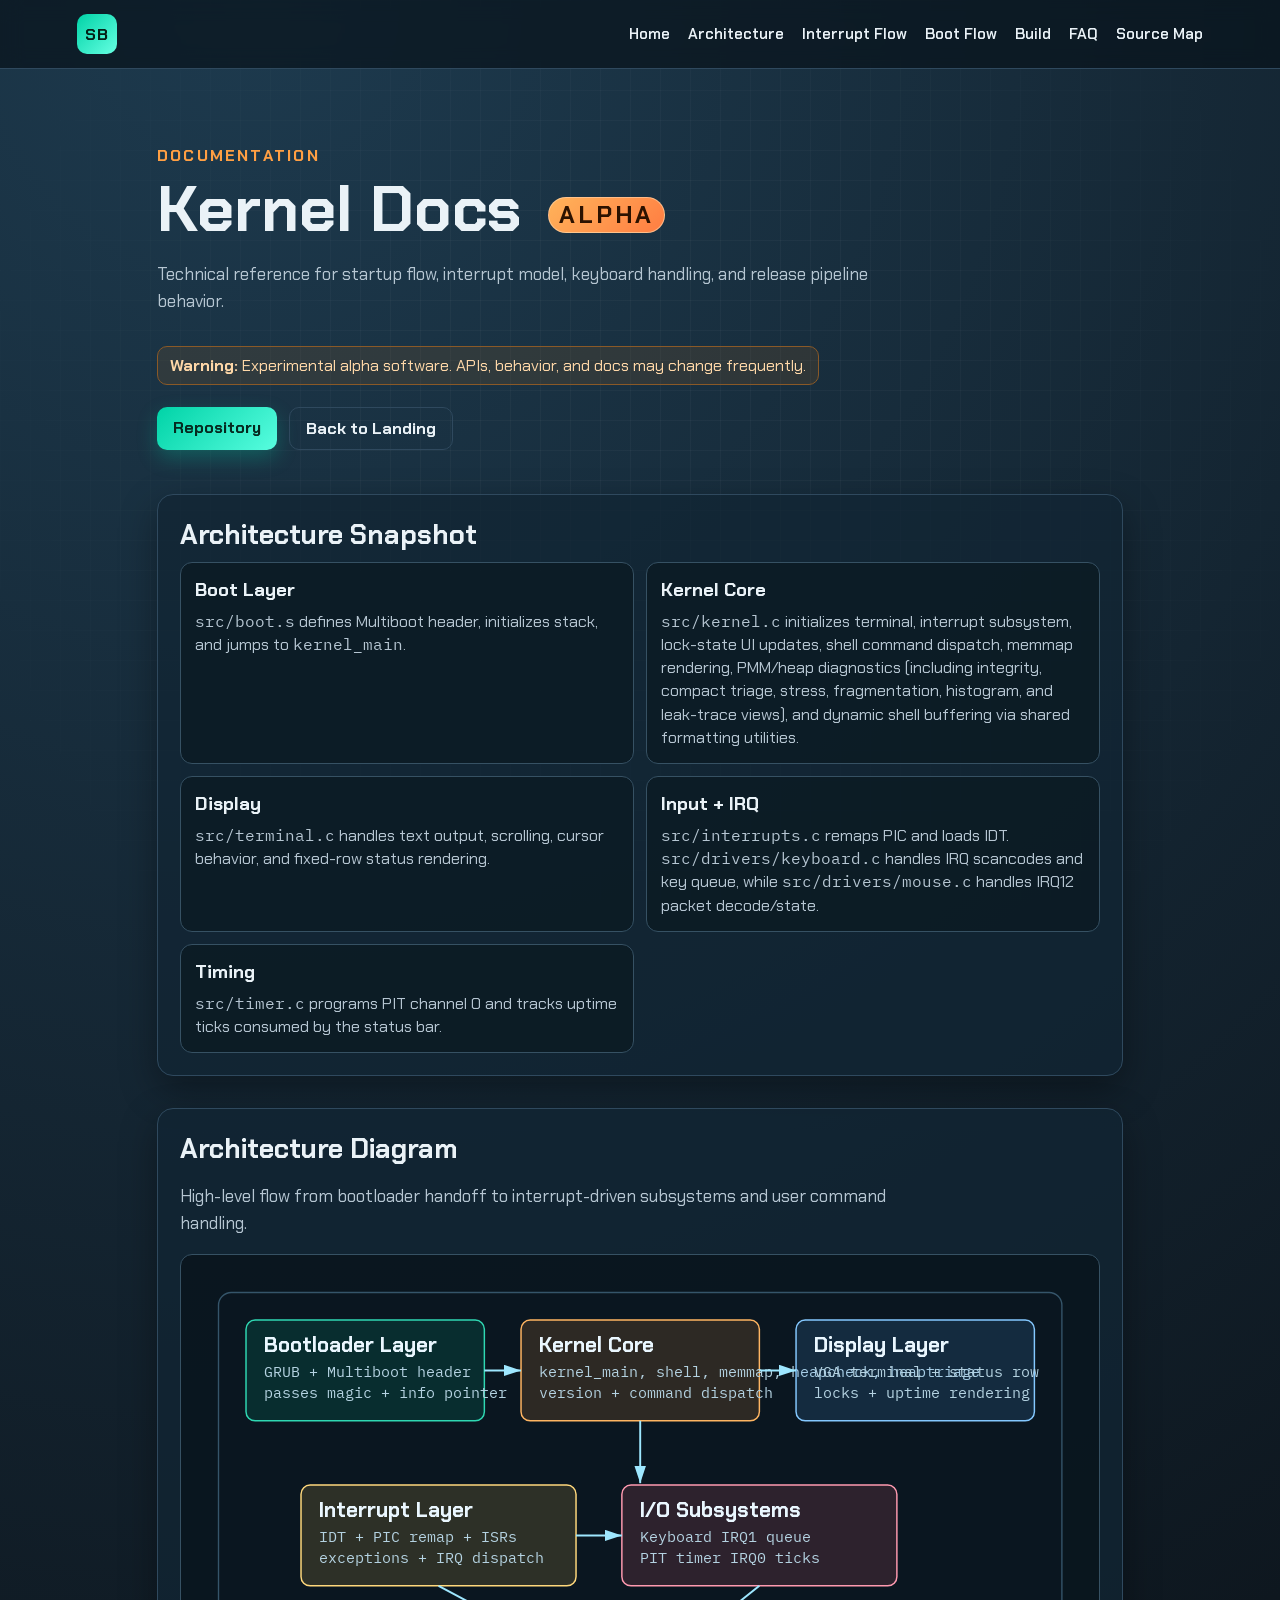
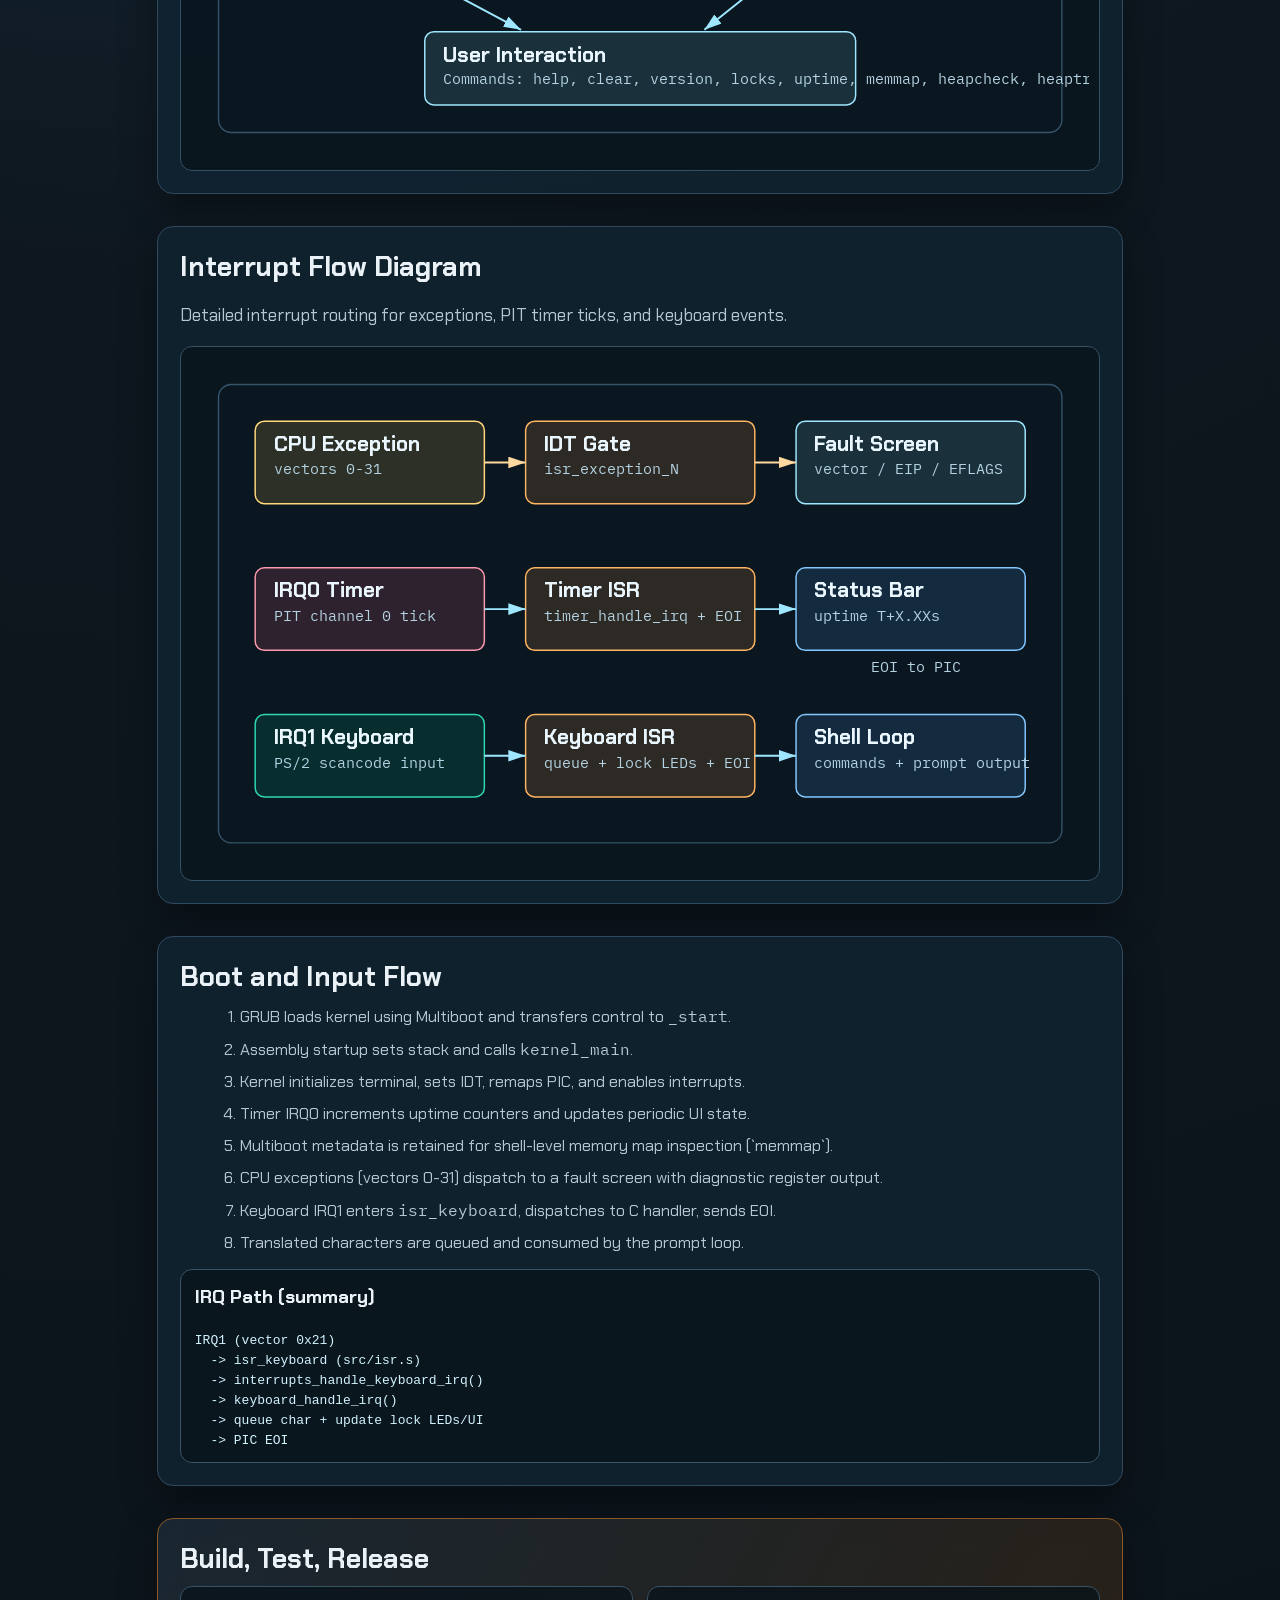
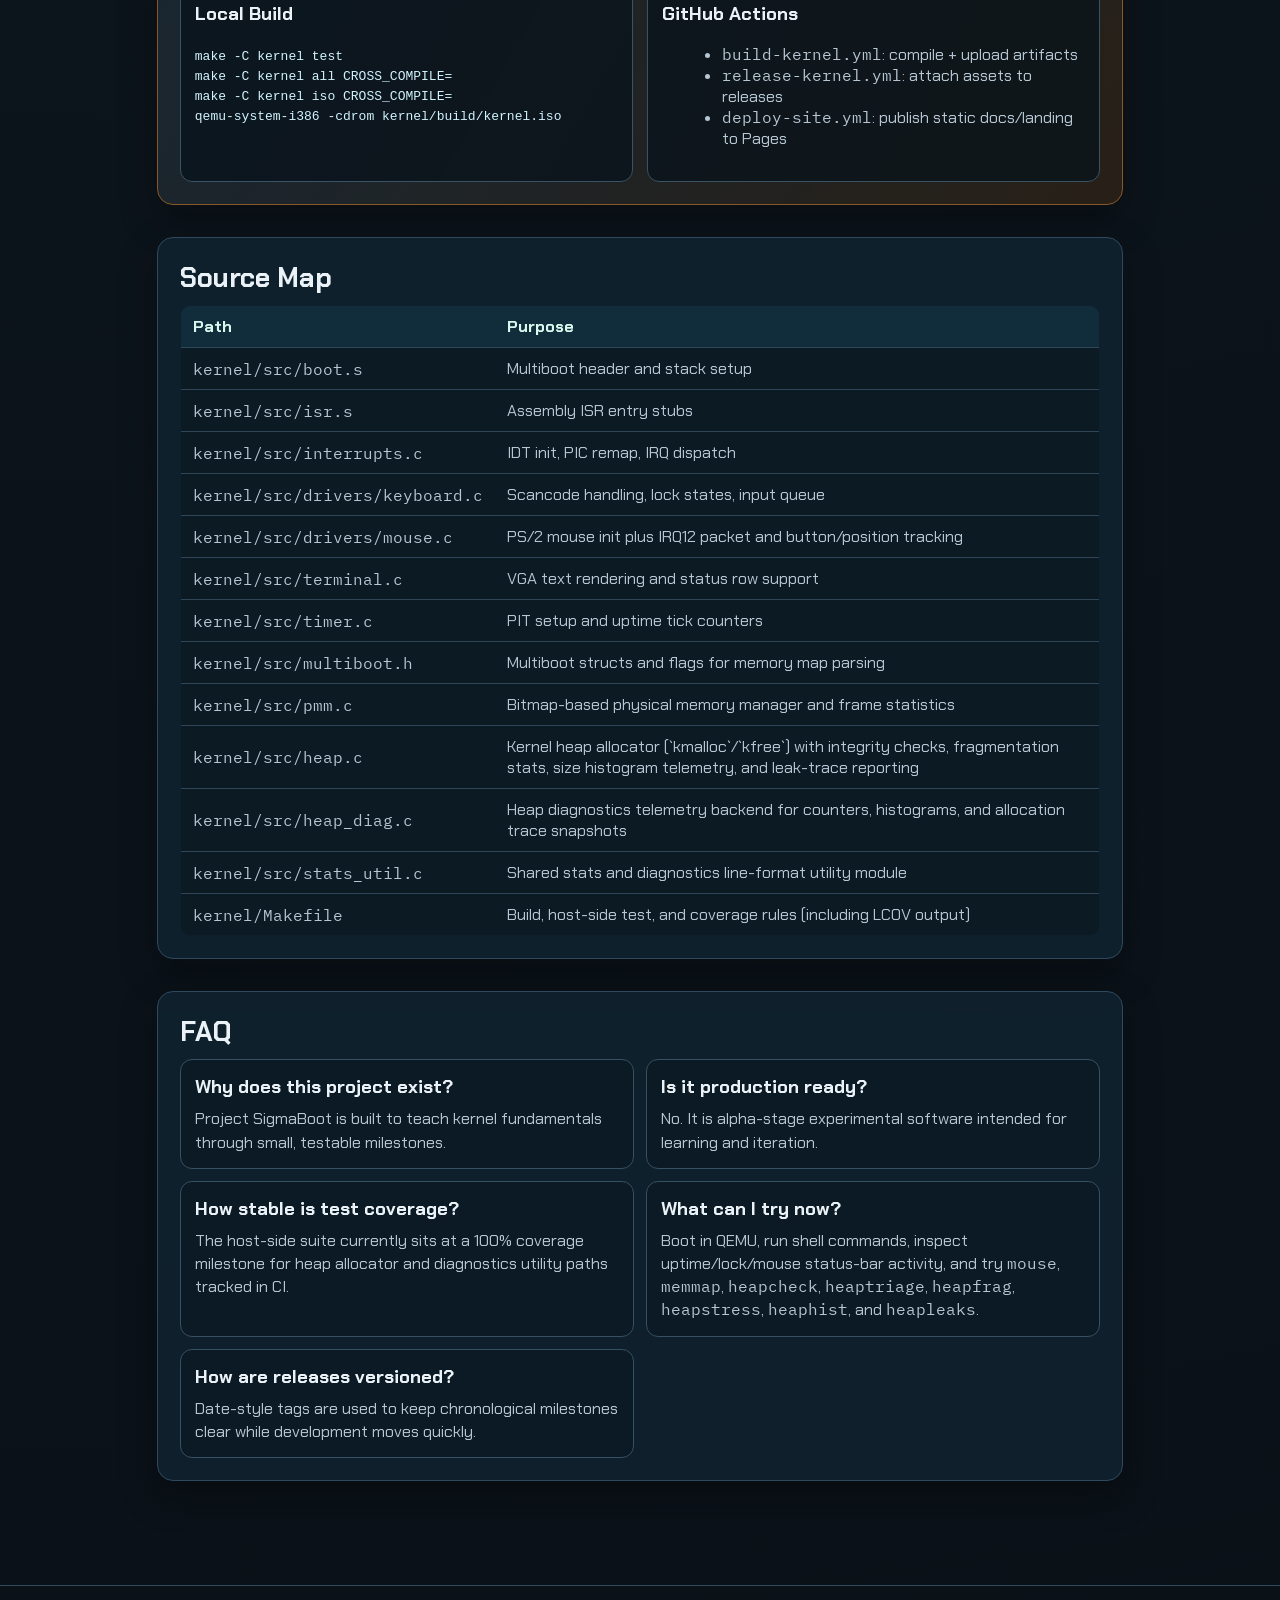
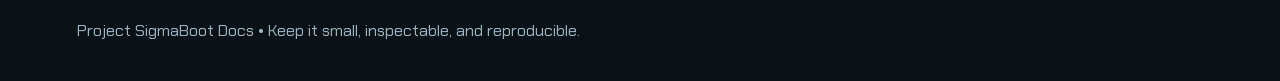
==== commit 913efa45: "docs: update README and documentation for PS/2 mouse driver integration and status bar enhancements " ====
--- a/site/docs.html
+++ b/site/docs.html
@@ -312,7 +312,7 @@
         </article>
         <article class="doc-card">
           <h3>What can I try now?</h3>
-          <p>Boot in QEMU, run shell commands, inspect uptime and lock states, and try <span class="mono">memmap</span>, <span class="mono">heapcheck</span>, <span class="mono">heaptriage</span>, <span class="mono">heapfrag</span>, <span class="mono">heapstress</span>, <span class="mono">heaphist</span>, and <span class="mono">heapleaks</span>.</p>
+          <p>Boot in QEMU, run shell commands, inspect uptime/lock/mouse status-bar activity, and try <span class="mono">mouse</span>, <span class="mono">memmap</span>, <span class="mono">heapcheck</span>, <span class="mono">heaptriage</span>, <span class="mono">heapfrag</span>, <span class="mono">heapstress</span>, <span class="mono">heaphist</span>, and <span class="mono">heapleaks</span>.</p>
         </article>
         <article class="doc-card">
           <h3>How are releases versioned?</h3>
